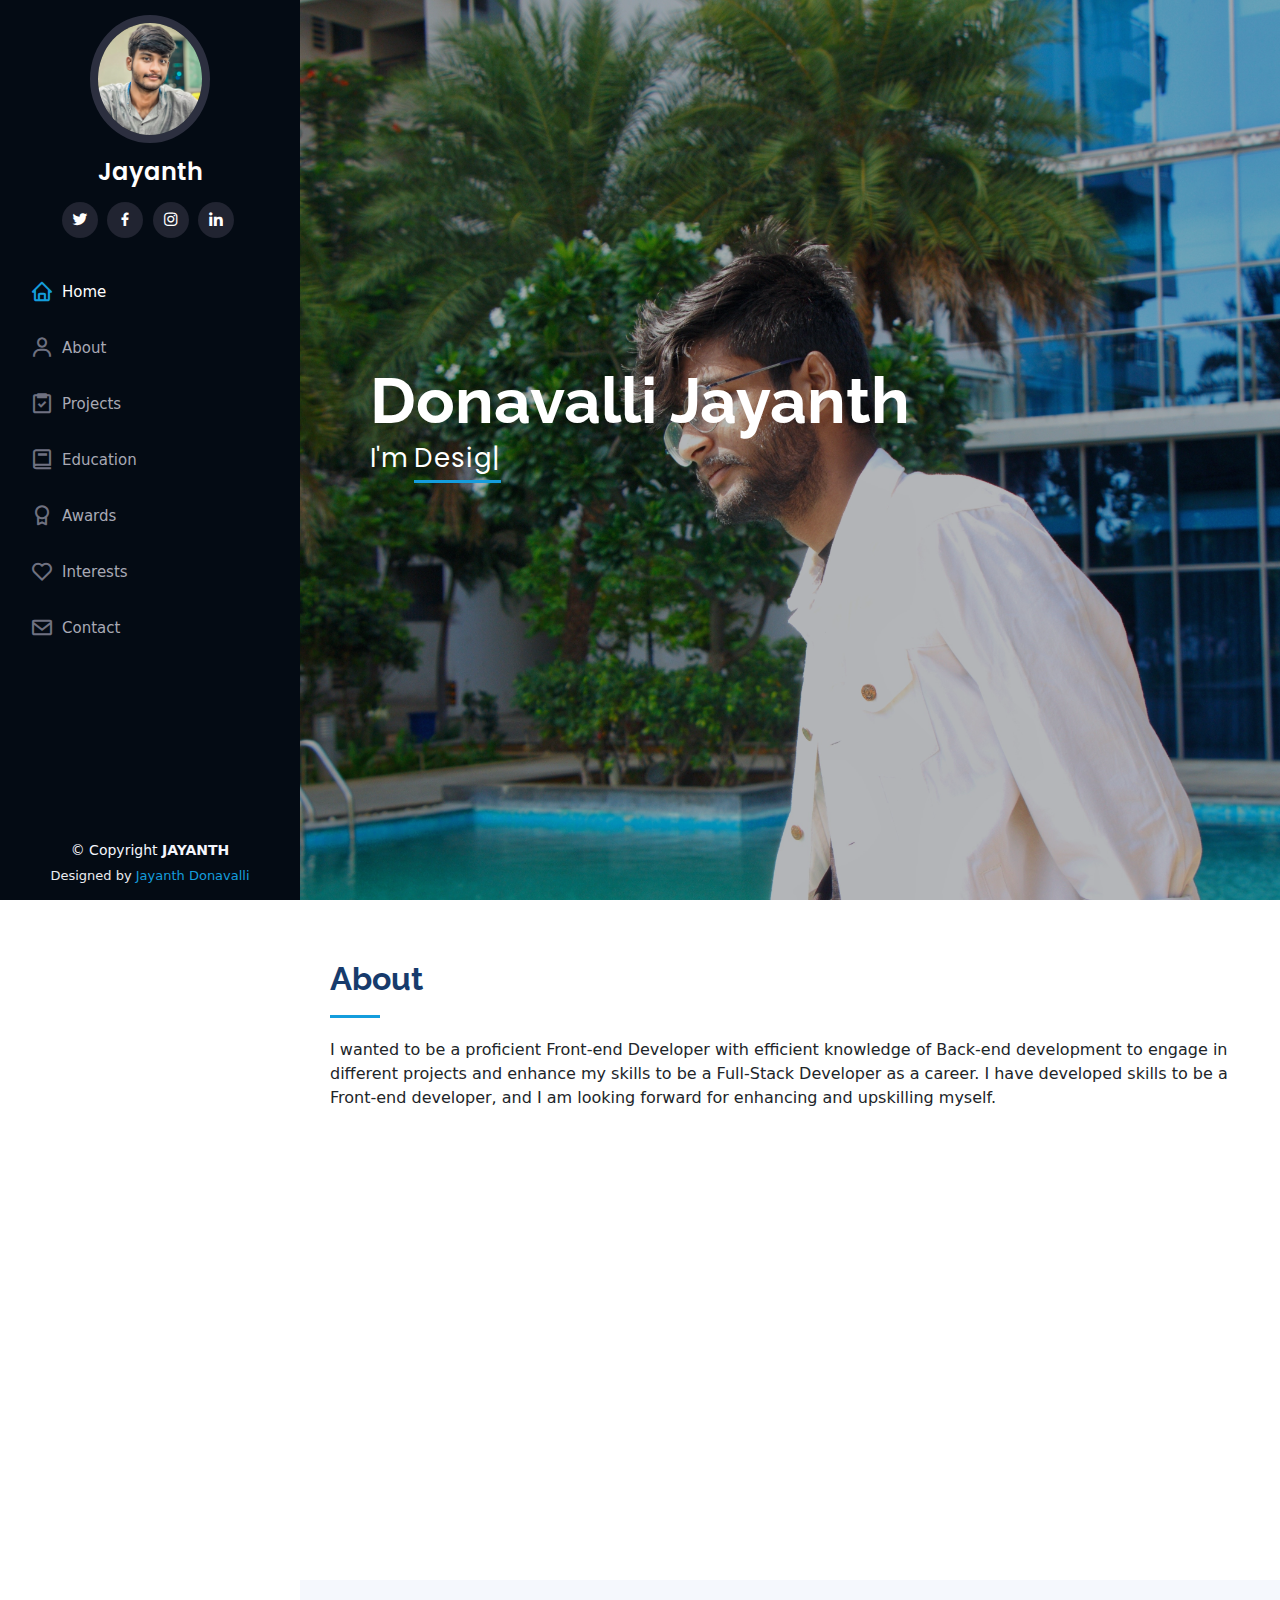
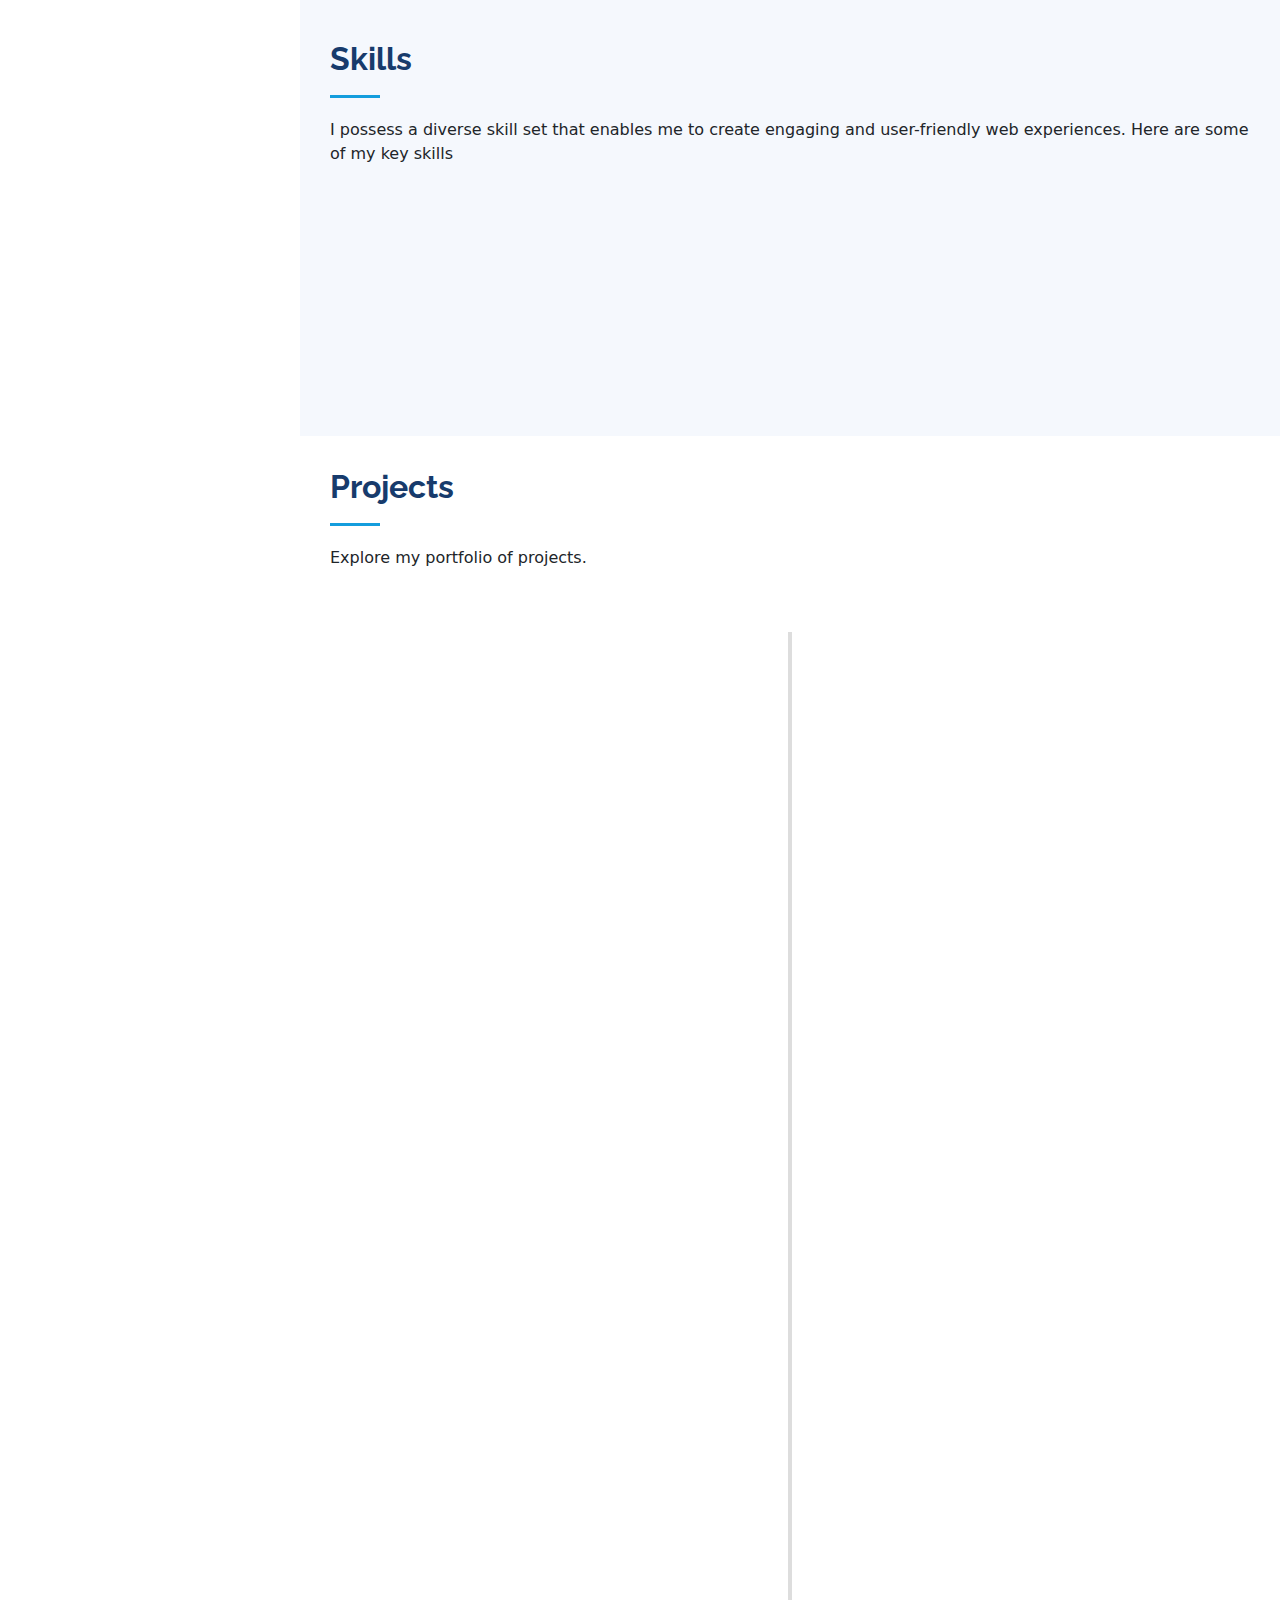
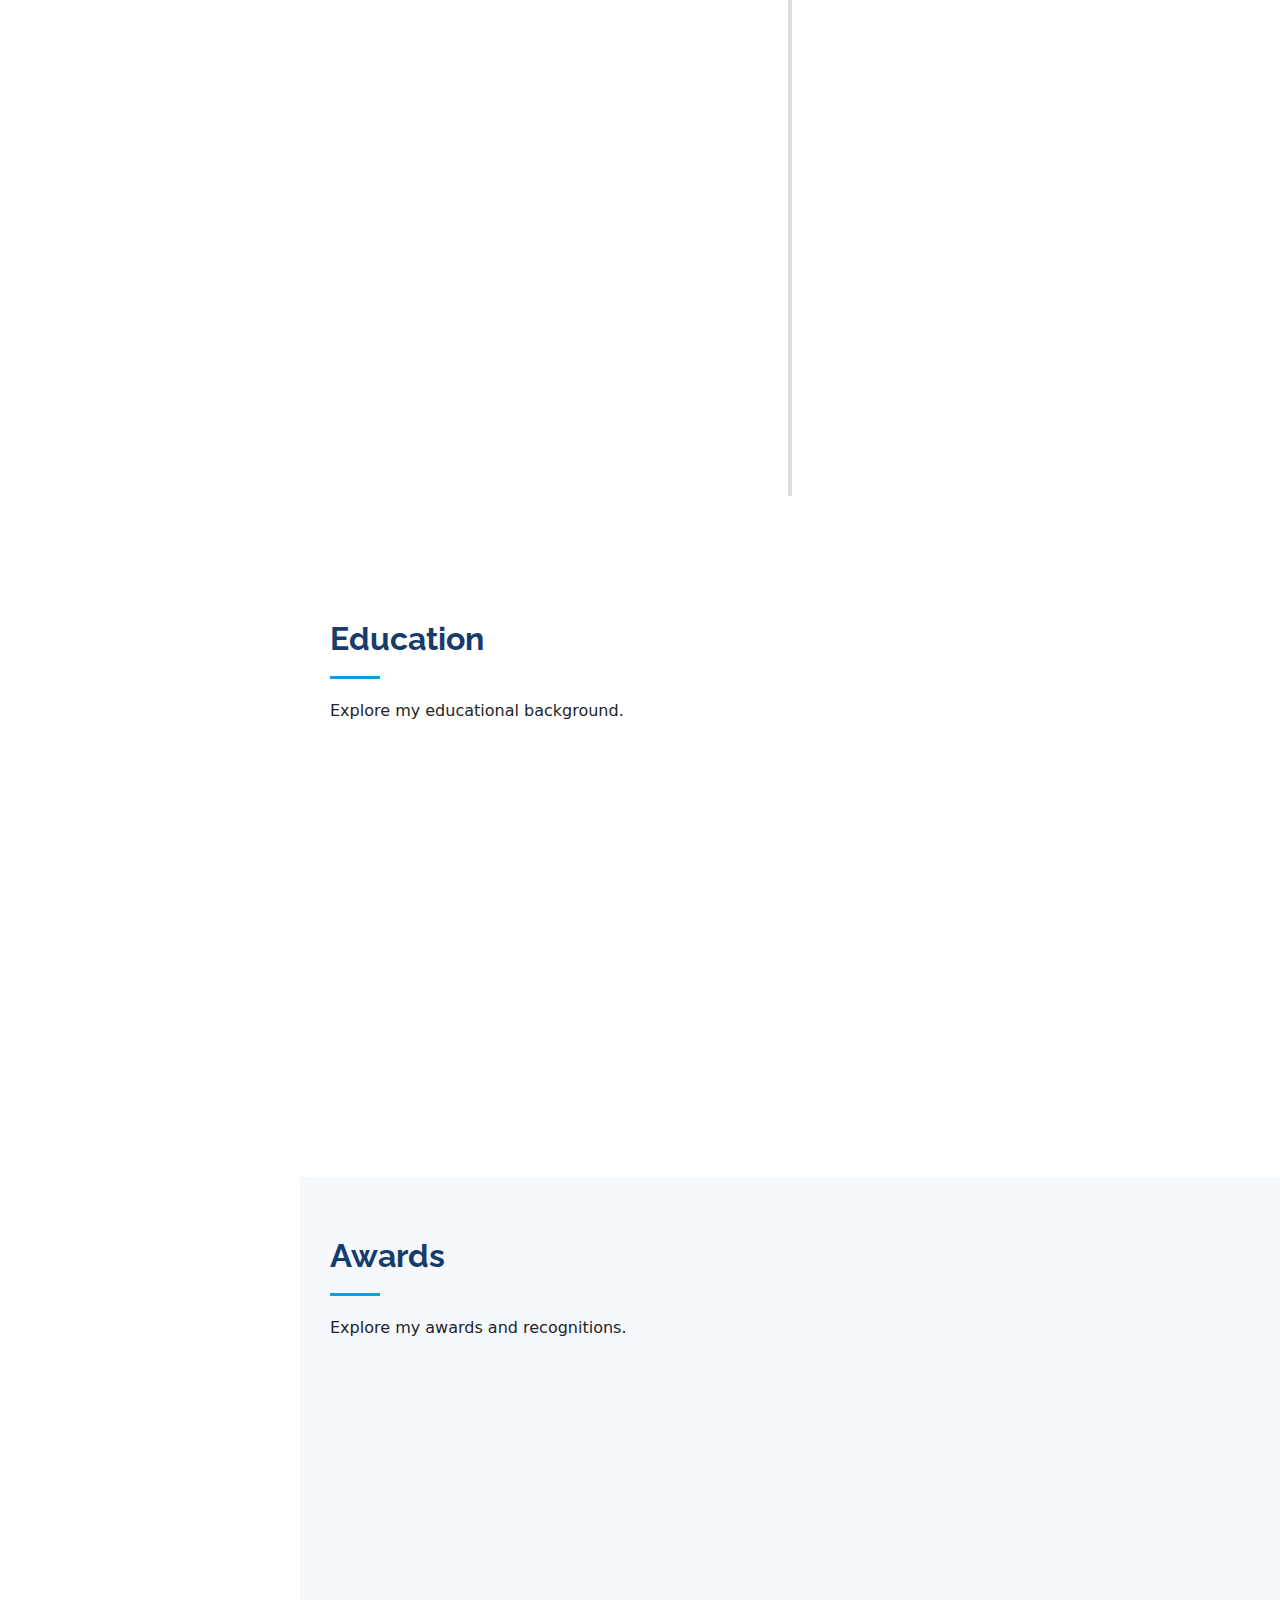
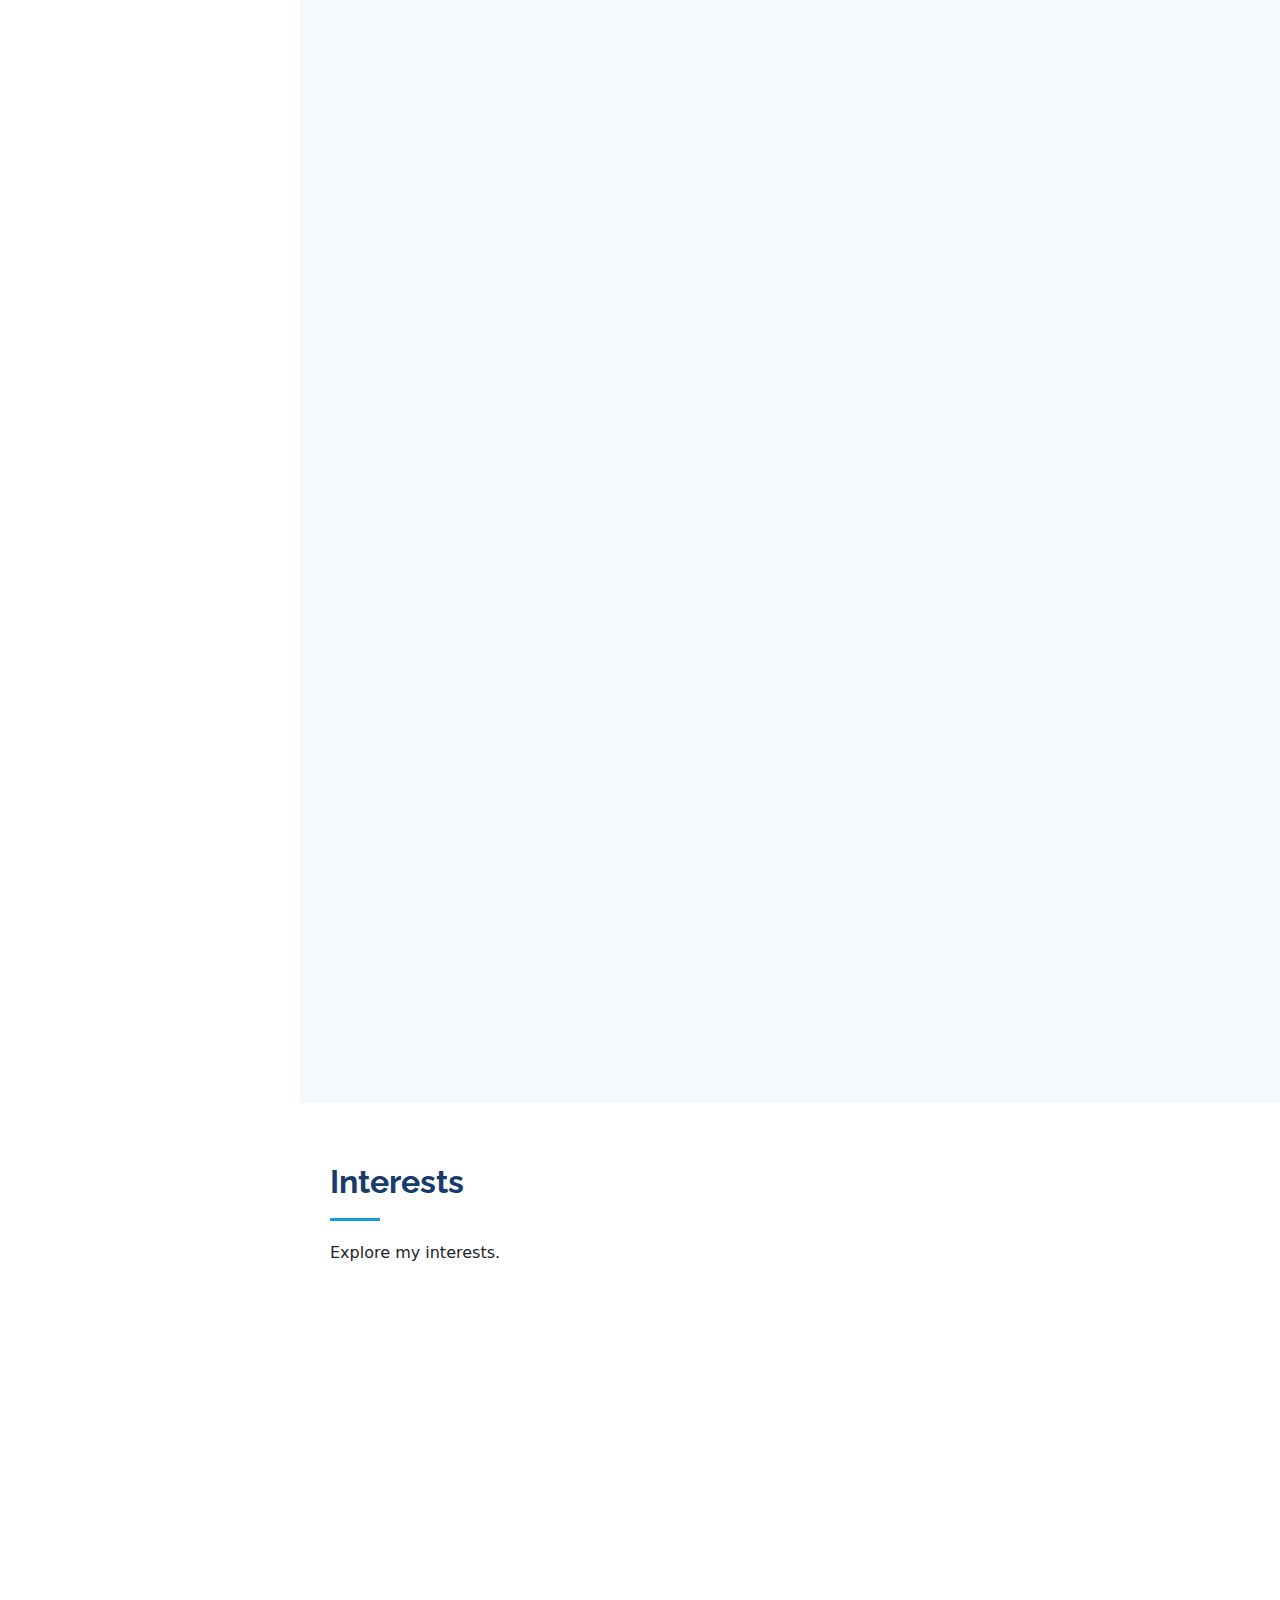
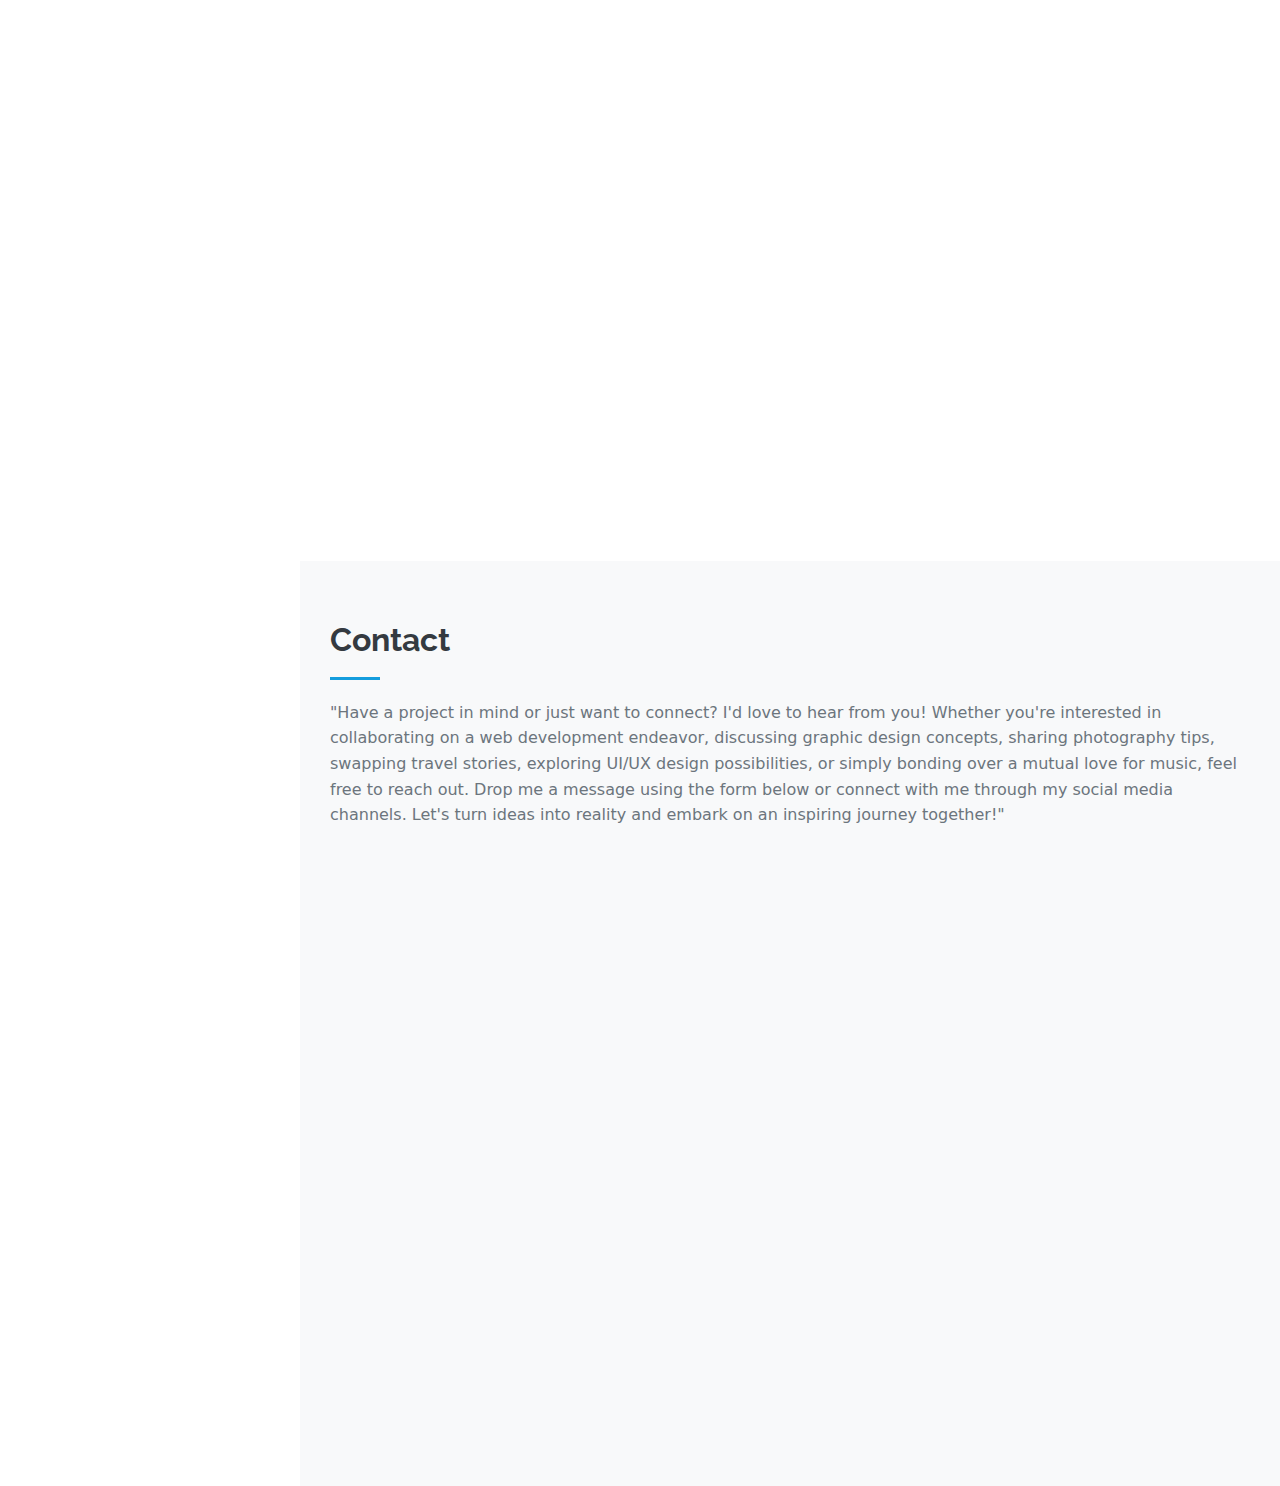
==== index.html @ c9d7bdc3 "change" ====
<!DOCTYPE html>
<html lang="en">

<head>
  <meta charset="utf-8">
  <meta content="width=device-width, initial-scale=1.0" name="viewport">

  <title>JAYANTH PORTFOLIO</title>
  <meta content="" name="description">
  <meta content="" name="keywords">

  <!-- Favicons -->
  <link href="assets/img/jayanth.png" rel="icon">
  <link href="assets/img/favicon.png" rel="jayanth">

  <!-- Google Fonts -->
  <link href="https://fonts.googleapis.com/css?family=Open+Sans:300,300i,400,400i,600,600i,700,700i|Raleway:300,300i,400,400i,500,500i,600,600i,700,700i|Poppins:300,300i,400,400i,500,500i,600,600i,700,700i" rel="stylesheet">
  <link rel="stylesheet" href="https://cdnjs.cloudflare.com/ajax/libs/font-awesome/6.0.0-beta3/css/all.min.css">
  <!-- Vendor CSS Files -->
  <link href="assets/vendor/aos/aos.css" rel="stylesheet">
  <link href="assets/vendor/bootstrap/css/bootstrap.min.css" rel="stylesheet">
  <link href="assets/vendor/bootstrap-icons/bootstrap-icons.css" rel="stylesheet">
  <link href="assets/vendor/boxicons/css/boxicons.min.css" rel="stylesheet">
  <link href="assets/vendor/glightbox/css/glightbox.min.css" rel="stylesheet">
  <link href="assets/vendor/swiper/swiper-bundle.min.css" rel="stylesheet">

  <!-- Template Main CSS File -->
  <link href="assets/css/style.css" rel="stylesheet">
  <script src="https://cdn.emailjs.com/dist/email.min.js"></script>
  <script>
    (function(){
        emailjs.init("WrK1bJr8aSga8yCZg"); 
    })();
  </script>
</head>

<body>

  <!-- ======= Mobile nav toggle button ======= -->
  <i class="bi bi-list mobile-nav-toggle d-xl-none"></i>

  <!-- ======= Header ======= -->
  <header id="header">
    <div class="d-flex flex-column">

      <div class="profile">
        <img src="assets/img/profile-img.jpg" alt="" class="img-fluid rounded-circle">
        <h1 class="text-light"><a href="index.html">Jayanth</a></h1>
        <div class="social-links mt-3 text-center">
          <a href="https://twitter.com/jayanth0124?t=_89WgzqbBLLQTeqbkVQtwg&s=09" class="twitter"><i class="bx bxl-twitter"></i></a>
          <a href="https://www.facebook.com/jayanth0124?mibextid=ZbWKwL" class="facebook"><i class="bx bxl-facebook"></i></a>
          <a href="https://www.instagram.com/jayanth.chowdary__/" class="instagram"><i class="bx bxl-instagram"></i></a>
          <a href="https://www.linkedin.com/in/jayanth-donavalli-b835491b1?utm_source=share&utm_campaign=share_via&utm_content=profile&utm_medium=android_app&original_referer=" class="linkedin"><i class="bx bxl-linkedin"></i></a>
        </div>
      </div>

      <nav id="navbar" class="nav-menu navbar">
        <ul>
          <li><a href="#hero" class="nav-link scrollto active"><i class="bx bx-home"></i> <span>Home</span></a></li>
          <li><a href="#about" class="nav-link scrollto"><i class="bx bx-user"></i> <span>About <Menu></Menu></span></a></li>
          <li><a href="#projects" class="nav-link scrollto"><i class="bx bx-task"></i> <span>Projects</span></a></li>
          <li><a href="#education" class="nav-link scrollto"><i class="bx bx-book"></i> <span>Education</span></a></li>
          <li><a href="#awards" class="nav-link scrollto"><i class="bx bx-award"></i> <span>Awards</span></a></li>
          <li><a href="#interests" class="nav-link scrollto"><i class="bx bx-heart"></i> <span>Interests</span></a></li>
          <li><a href="#contact" class="nav-link scrollto"><i class="bx bx-envelope"></i> <span>Contact</span></a></li>
        </ul>
      </nav><!-- .nav-menu -->
    </div>
  </header><!-- End Header -->

  <!-- ======= Hero Section ======= -->
  <section id="hero" class="d-flex flex-column justify-content-center align-items-center">
    <div class="hero-container" data-aos="fade-in">
      <h1>Donavalli Jayanth</h1>
      <p>I'm <span class="typed" data-typed-items="Designer, Developer, Photographer"></span></p>
    </div>
  </section><!-- End Hero -->

  <main id="main">

    <!-- ======= About Section ======= -->
    <section id="about" class="about">
      <div class="container">

        <div class="section-title">
          <h2>About</h2>
          <p>I wanted to be a proficient Front-end Developer with efficient knowledge of Back-end development to engage in different projects and enhance my skills to be a Full-Stack Developer as a career. I have developed skills to be a Front-end developer, and I am looking forward for enhancing and upskilling myself.</p>
        </div>

        <div class="row">
          <div class="col-lg-4" data-aos="fade-right">
            <img src="assets/img/profile-img.jpg" class="img-fluid" alt="">
          </div>
          <div class="col-lg-8 pt-4 pt-lg-0 content" data-aos="fade-left">
            <h3>Frontend Developer</h3>
            <p class="fst-italic">
              I am passionate about staying up-to-date with the latest technologies and trends in frontend development to continuously improve my skills and deliver high-quality solutions that meet the needs of clients and users
            </p>
            <div class="row">
              <div class="col-lg-6">
                <ul>
                  <li><i class="bi bi-chevron-right"></i> <strong>Website:</strong> <span><a href="https://jayanth0124.github.io/jayanth_portfolio/">jayanth0124</a></span></li>
                  <li><i class="bi bi-chevron-right"></i> <strong>Phone:</strong> <span>+91 7207288496</span></li>
                  <li><i class="bi bi-chevron-right"></i> <strong>City:</strong> <span>Vijayawada, Andhra Pradesh</span></li>
                </ul>
              </div>
              <div class="col-lg-6">
                <ul>
                  <li><i class="bi bi-chevron-right"></i> <strong>Degree:</strong> <span>Bachelor of Engineering</span></li>
                  <li><i class="bi bi-chevron-right"></i> <strong>Email:</strong> <span>jayanthdonavalli0124@gmail.com</span></li>
                  <li><i class="bi bi-chevron-right"></i> <strong>Status:</strong> <span>Student</span></li>
                </ul>
              </div>
            </div>
            <p>
              As a frontend developer, I specialize in building user interfaces and experiences using HTML, CSS, and JavaScript. My primary focus is on creating responsive and visually appealing websites and web applications that engage users and enhance their online experience.
            </p>
          </div>
        </div>

      </div>
    </section><!-- End About Section -->


    <!-- ======= Skills Section ======= -->
    <section id="skills" class="skills section-bg">
      <div class="container">

        <div class="section-title">
          <h2>Skills</h2>
          <p>I possess a diverse skill set that enables me to create engaging and user-friendly web experiences. Here are some of my key skills</p>
        </div>

        <div class="row skills-content">

          <div class="col-lg-6" data-aos="fade-up">

            <div class="progress">
              <span class="skill"><i class="fab fa-html5"></i> HTML <i class="val">70%</i></span>
              <div class="progress-bar-wrap">
                <div class="progress-bar" role="progressbar" aria-valuenow="70" aria-valuemin="0" aria-valuemax="100"></div>
              </div>
            </div>

            <div class="progress">
              <span class="skill"><i class="fab fa-css3-alt"></i> CSS <i class="val">40%</i></span>
              <div class="progress-bar-wrap">
                <div class="progress-bar" role="progressbar" aria-valuenow="40" aria-valuemin="0" aria-valuemax="100"></div>
              </div>
            </div>

            <div class="progress">
              <span class="skill"><i class="fab fa-js-square"></i> JavaScript <i class="val">20%</i></span>
              <div class="progress-bar-wrap">
                <div class="progress-bar" role="progressbar" aria-valuenow="20" aria-valuemin="0" aria-valuemax="100"></div>
              </div>
            </div>

          </div>

          <div class="col-lg-6" data-aos="fade-up" data-aos-delay="100">

            <div class="progress">
              <span class="skill"><i class="fab fa-python"></i> Python <i class="val">30%</i></span>
              <div class="progress-bar-wrap">
                <div class="progress-bar" role="progressbar" aria-valuenow="30" aria-valuemin="0" aria-valuemax="100"></div>
              </div>
            </div>
            

            <div class="progress">
              <span class="skill"><i class="fab fa-figma"></i> Figma <i class="val">50%</i></span>
              <div class="progress-bar-wrap">
                <div class="progress-bar" role="progressbar" aria-valuenow="50" aria-valuemin="0" aria-valuemax="100"></div>
              </div>
            </div>

            <div class="progress">
              <span class="skill"><i class="fab fa-java"></i> Java <i class="val">20%</i></span>
              <div class="progress-bar-wrap">
                <div class="progress-bar" role="progressbar" aria-valuenow="20" aria-valuemin="0" aria-valuemax="100"></div>
              </div>
            </div>

          </div>

        </div>

      </div>
    </section><!-- End Skills Section -->

    <!-- ======= Projects Section ======= -->
    <section id="projects" class="projects">
      <div class="container">

        <div class="section-title">
          <h2>Projects</h2>
          <p>Explore my portfolio of projects.</p>
        </div>

        <style>
          .projects {
            position: relative;
            padding: 2em 0;
          }
          .timeline {
            position: relative;
            margin: 2em 0;
            padding: 1em 0;
            list-style: none;
          }
          .timeline::before {
            content: '';
            position: absolute;
            left: 50%;
            top: 0;
            bottom: 0;
            width: 4px;
            background: #ddd;
            transform: translateX(-50%);
          }
          .timeline-item {
            position: relative;
            margin: 2em 0;
          }
          .timeline-item::before {
            content: '';
            position: absolute;
            width: 100%;
            height: 100%;
            top: 0;
          }
          .timeline-content {
            position: relative;
            width: 45%;
            padding: 1em;
            background: #fff;
            border: 1px solid #ddd;
            box-shadow: 0 2px 4px rgba(0, 0, 0, 0.1);
          }
          .timeline-content.left {
            left: 0;
          }
          .timeline-content.right {
            left: 55%;
          }
          .timeline-content h3 {
            margin-top: 0;
          }
          .timeline-content .subheading {
            margin-bottom: 1em;
          }
          .timeline-item:nth-child(odd) .timeline-content {
            left: 0;
            text-align: left;
          }
          .timeline-item:nth-child(even) .timeline-content {
            left: 55%;
            text-align: left;
          }
          .text-primary {
            color: #007bff;
          }
        </style>

        <div class="timeline">
          <div class="timeline-item" data-aos="fade-up">
            <div class="timeline-content left">
              <h3 class="mb-0">Enhancing Greenery Sustainable Analysis by Data Analysis and Data Visualization.</h3>
              <div class="subheading mb-3">Saveetha University core Project <span class="text-primary">2024-2025</span></div>
              <p>The study assesses their capabilities in determining and enhancing the sustainability of greenery. The dataset comprises diverse environmental variables such as soil quality, water accessibility, and vegetation health, collected from various greenery sites.</p>
            </div>
          </div>
          
          <div class="timeline-item" data-aos="fade-up" data-aos-delay="100">
            <div class="timeline-content right">
              <h3 class="mb-0">SAVEETHA ARMS CLONE</h3>
              <div class="subheading mb-3">Saveetha University Portal <span class="text-primary">November 2022</span></div>
              <p>Cloning Saveetha Arms provided me with invaluable hands-on experience in full-stack development. This project also honed my problem-solving skills as I encountered and resolved challenges related to scalability, optimization, and compatibility across different browsers and devices.</p>
            </div>
          </div>
          
          <div class="timeline-item" data-aos="fade-up" data-aos-delay="200">
            <div class="timeline-content left">
              <h3 class="mb-0">AI Based Gas Level Detection And Automated LPG Cylinder Booking</h3>
              <div class="subheading mb-3">AI with IoT <span class="text-primary">March 2023</span></div>
              <p>Implemented an AI-powered system for LPG gas level detection and automated cylinder booking. This ensures efficient gas management and eliminates the risk of running out of fuel.</p>
            </div>
          </div>
          
          <div class="timeline-item" data-aos="fade-up" data-aos-delay="300">
            <div class="timeline-content right">
              <h3 class="mb-0">ONLINE ECOMMERCE STORE</h3>
              <div class="subheading mb-3">For Cosmetics <span class="text-primary">March 2024</span></div>
              <p>My involvement in developing an ecommerce store deepened my expertise in web development. I gained practical experience in optimizing site performance, and ensuring a smooth user experience through iterative testing.</p>
            </div>
          </div>
        </div>

      </div>
    </section><!-- End Projects Section -->



    <!-- ======= Education Section ======= -->
    <section id="education" class="education">
      <div class="container">

        <div class="section-title">
          <h2>Education</h2>
          <p>Explore my educational background.</p>
        </div>

        <div class="row">
          <div class="col-md-12 icon-box" data-aos="fade-up">
            <div class="icon"><i class="bi bi-book"></i></div>
            <div class="resume-item d-flex flex-column flex-md-row">
              <div class="resume-content mr-auto">
                <h3 class="mb-0">Bachelor of Engineering</h3>
                <div>SIMATS Engineering College</div>
                <div class="subheading mb-3">CGPA: 8.8</div>
              </div>
              <div class="resume-date text-md-right">
                <span class="text-primary">2021 - 2025</span>
              </div>
            </div>
          </div>
          
          <div class="col-md-12 icon-box" data-aos="fade-up">
            <div class="icon"><i class="bi bi-book"></i></div>
            <div class="resume-item d-flex flex-column flex-md-row">
              <div class="resume-content mr-auto">
                <h3 class="mb-0">Intermediate</h3>
                <div>Narayana Junior College</div>
                <div class="subheading mb-3">GPA: 92%</div>
              </div>
              <div class="resume-date text-md-right">
                <span class="text-primary">2019 - 2021</span>
              </div>
            </div>
          </div>
          
          <div class="col-md-12 icon-box" data-aos="fade-up">
            <div class="icon"><i class="bi bi-book"></i></div>
            <div class="resume-item d-flex flex-column flex-md-row">
              <div class="resume-content mr-auto">
                <h3 class="mb-0">10th Class</h3>
                <div>Sri Chaitanya School</div>
                <div class="subheading mb-3">GPA: 9.8 Points</div>
              </div>
              <div class="resume-date text-md-right">
                <span class="text-primary">2018 - 2019</span>
              </div>
            </div>
          </div>
        </div>

      </div>
    </section><!-- End Education Section -->



    <!-- ======= Awards Section ======= -->
    <section id="awards" class="awards section-bg">
      <div class="container">

        <div class="section-title">
          <h2>Awards</h2>
          <p>Explore my awards and recognitions.</p>
        </div>

        <div class="row">

          <div class="col-lg-4 col-md-6 mb-4">
            <div class="award-item p-4" style="border: 1px solid #ddd; box-shadow: 0 2px 4px rgba(0, 0, 0, 0.1); background-color: #fff;" data-aos="fade-up">
              <h3 class="mb-0">International Conference certification</h3>
              <div class="subheading mb-3">From SNN College <span class="text-primary"> March 2024</span></div>
              <p>The conference provided an opportunity to collaborate with experts, present research findings, and contribute to advancements. This certification highlights dedication to academic and professional development, as well as a commitment to staying abreast of global trends and innovations."</p>
            </div>
          </div><!-- End award item -->

          <div class="col-lg-4 col-md-6 mb-4">
            <div class="award-item p-4" style="border: 1px solid #ddd; box-shadow: 0 2px 4px rgba(0, 0, 0, 0.1); background-color: #fff;" data-aos="fade-up" data-aos-delay="100">
              <h3 class="mb-0">Emerging Technologies for Education and Research</h3>
              <div class="subheading mb-3">Honor Certificate <span class="text-primary"> January 2023</span></div>
              <p>I received an Honor Certificate for my contributions to the field of Emerging Technologies for Education and Research. This recognition highlights my engagement with cutting-edge advancements that are transforming educational practices and research methodologies</p>
            </div>
          </div><!-- End award item -->

          <div class="col-lg-4 col-md-6 mb-4">
            <div class="award-item p-4" style="border: 1px solid #ddd; box-shadow: 0 2px 4px rgba(0, 0, 0, 0.1); background-color: #fff;" data-aos="fade-up" data-aos-delay="200">
              <h3 class="mb-0">Professional Development</h3>
              <div class="subheading mb-3">Cyber Sight Online <span class="text-primary"> July 2022</span></div>
              <p>I received an Certificate for my commitment to Professional Development, recognizing my dedication to continuous learning and growth in my field. This distinction highlights my proactive approach to enhancing my skills, knowledge, and competencies to stay current with industry trends and best practices. </p>
            </div>
          </div><!-- End award item -->

          <div class="col-lg-4 col-md-6 mb-4">
            <div class="award-item p-4" style="border: 1px solid #ddd; box-shadow: 0 2px 4px rgba(0, 0, 0, 0.1); background-color: #fff;" data-aos="fade-up" data-aos-delay="300">
              <h3 class="mb-0">Garuda Aerospace internship certificate</h3>
              <div class="subheading mb-3">National project organised by Prime Minister <span class="text-primary"> Febuary 2024</span></div>
              <p>This certificate acknowledges the successful completion of an internship with Garuda Aerospace, a leading drone technology company, as part of a national project organized under the Prime Minister's leadership. The internship provided hands-on experience in drone technology, including design, development, and deployment for various applications, contributing to national advancements in agriculture, disaster management, and surveillance.</p>
            </div>
          </div><!-- End award item -->

          <div class="col-lg-4 col-md-6 mb-4">
            <div class="award-item p-4" style="border: 1px solid #ddd; box-shadow: 0 2px 4px rgba(0, 0, 0, 0.1); background-color: #fff;" data-aos="fade-up" data-aos-delay="400">
              <h3 class="mb-0">Smart Manufacturing </h3>
              <div class="subheading mb-3">Webinar <span class="text-primary"> May 2022</span></div>
              <p>This certificate recognizes participation in a Smart Manufacturing webinar, an event focused on leveraging cutting-edge technologies to enhance manufacturing processes. Attendees gained insights into innovative strategies for optimizing production efficiency, reducing costs, and improving product quality through the integration of smart technologies such as IoT, AI, and automation.</p>
            </div>
          </div><!-- End award item -->

          <div class="col-lg-4 col-md-6 mb-4">
            <div class="award-item p-4" style="border: 1px solid #ddd; box-shadow: 0 2px 4px rgba(0, 0, 0, 0.1); background-color: #fff;" data-aos="fade-up" data-aos-delay="500">
              <h3 class="mb-0">Photography Pro</h3>
              <div class="subheading mb-3">Enginners Day Symposium <span class="text-primary"> March 2023</span></div>
              <p>This certificate honors participation in the Photography Pro session at the Engineers Day Symposium, an event dedicated to celebrating engineering excellence and innovation. Participants delved into the art and science of photography, exploring techniques to capture compelling images and harnessing the power of visual storytelling. Through this session, attendees gained valuable insights into the creative and technical aspects of photography, enriching their understanding and appreciation of this dynamic field.</p>
            </div>
          </div><!-- End award item -->

        </div>

      </div>
    </section><!-- End Awards Section -->

  <!-- ======= Interests Section ======= -->
    <section id="interests" class="interests">
      <div class="container">

        <div class="section-title">
          <h2>Interests</h2>
          <p>Explore my interests.</p>
        </div>

        <div class="row">
          <div class="col-lg-4 col-md-6 icon-box" data-aos="fade-up">
            <div class="icon"><i class="bi bi-laptop"></i></div>
            <h4 class="title"><a href="#">Web Development</a></h4>
            <p class="description">As a web development enthusiast, I'm passionate about crafting engaging and user-friendly digital experiences. From front-end design to back-end functionality, I enjoy diving into the intricacies of coding languages and frameworks to bring ideas to life on the web.
            </p>
          </div>
          <div class="col-lg-4 col-md-6 icon-box" data-aos="fade-up" data-aos-delay="100">
            <div class="icon"><i class="bi bi-pencil"></i></div>
            <h4 class="title"><a href="#">Graphic Design</a></h4>
            <p class="description">Graphic design is my creative playground where I blend visual aesthetics with strategic thinking. I love exploring the interplay of colors, typography, and imagery to communicate messages effectively and leave a lasting impression.</p>
          </div>
          <div class="col-lg-4 col-md-6 icon-box" data-aos="fade-up" data-aos-delay="200">
            <div class="icon"><i class="bi bi-camera"></i></div>
            <h4 class="title"><a href="#">Photography</a></h4>
            <p class="description">Photography is my lens to capture the beauty and diversity of the world around us. Whether it's exploring new landscapes or finding the extraordinary in the ordinary, I'm constantly seeking to freeze moments in time and evoke emotions through my lens.</p>
          </div>
          <div class="col-lg-4 col-md-6 icon-box" data-aos="fade-up" data-aos-delay="300">
            <div class="icon"><i class="bi bi-globe"></i></div>
            <h4 class="title"><a href="#">Travel</a></h4>
            <p class="description">Traveling isn't just a hobby; it's a way of life for me. Exploring new cultures, cuisines, and landscapes ignites my sense of adventure and broadens my perspective. Each journey is an opportunity to embrace diversity, create unforgettable memories, and foster personal growth.</p>
          </div>
          <div class="col-lg-4 col-md-6 icon-box" data-aos="fade-up" data-aos-delay="400">
            <div class="icon"><i class="bi bi-brightness-high"></i></div>
            <h4 class="title"><a href="#">UI/UX Design</a></h4>
            <p class="description">UI/UX design is where functionality meets aesthetics, and I thrive in finding the perfect balance between the two. From wireframing to prototyping, I enjoy crafting seamless and intuitive user experiences that resonate with audiences and elevate digital products to the next level.</p>
          </div>
          <div class="col-lg-4 col-md-6 icon-box" data-aos="fade-up" data-aos-delay="500">
            <div class="icon"><i class="bi bi-headset"></i></div>
            <h4 class="title"><a href="#">Music</a></h4>
            <p class="description">Explore the world of music, from classical to contemporary genres. Discover new artists, albums, and songs. Learn about music theory, composition, and performance techniques</p>
          </div>
          <div class="col-lg-4 col-md-6 icon-box" data-aos="fade-up" data-aos-delay="500">
            <div class="icon"><i class="bi bi-shield-check"></i></div>
            <h4 class="title"><a href="#">Ethical Hacking</a></h4>
            <p class="description">Learn about ethical hacking, cybersecurity, and penetration testing to protect digital assets and enhance security measures. Explore tools, techniques, and methodologies for identifying and mitigating security vulnerabilities.</p>
          </div>
          
        </div>

      </div>
    </section><!-- End Interests Section -->

    <!-- ======= Contact Section ======= -->
    <section id="contact" class="contact">
      <div class="container">

        <div class="section-title">
          <h2>Contact</h2>
          <p>"Have a project in mind or just want to connect? I'd love to hear from you! Whether you're interested in collaborating on a web development endeavor, discussing graphic design concepts, sharing photography tips, swapping travel stories, exploring UI/UX design possibilities, or simply bonding over a mutual love for music, feel free to reach out. Drop me a message using the form below or connect with me through my social media channels. Let's turn ideas into reality and embark on an inspiring journey together!"</p>
        </div>

        <div class="row" data-aos="fade-in">

          <div class="col-lg-5 d-flex align-items-stretch">
            <div class="info">
              <div class="address">
                <i class="bi bi-geo-alt"></i>
                <h4>Location:</h4>
                <p>Vijayawada, Andhra Pradesh, 521105</p>
              </div>

              <div class="email">
                <i class="bi bi-envelope"></i>
                <h4>Email:</h4>
                <p>jayanthdonavalli0124@gmail.com</p>
              </div>

              <div class="phone">
                <i class="bi bi-phone"></i>
                <h4>Call:</h4>
                <p>+91 7207288496</p>

                <!-- Line -->
                <hr style="border: 2px solid black; width: 80%; margin: 10px auto;">

                <!-- Social Media Icons -->
                <div class="social-icons mt-3 d-flex justify-content-center">
                  <a href="https://www.facebook.com/jayanth0124?mibextid=ZbWKwL" class="facebook"><i class="bi bi-facebook"></i></a>
                  <a href="https://twitter.com/jayanth0124?t=_89WgzqbBLLQTeqbkVQtwg&s=09" class="twitter"><i class="bi bi-twitter"></i></a>
                  <a href="https://www.instagram.com/jayanth.chowdary__/" class="instagram"><i class="bi bi-instagram"></i></a>
                  <a href="jayanthdonavalli0124@gmail.com" class="email"><i class="bi bi-envelope"></i></a>
                  <a href="https://github.com/jayanth0124" class="github"><i class="bi bi-github"></i></a>
                  <!-- Add more social media icons as needed -->
                </div>
              </div>
            </div>
          </div>

          <div class="col-lg-7 mt-5 mt-lg-0 d-flex align-items-stretch">
            <form id="contact-form" class="php-email-form" method="post" role="form" action="javascript:void(0);">
              <div class="row">
                <div class="form-group col-md-6">
                  <label for="name">Your Name</label>
                  <input type="text" name="name" class="form-control" id="name" required>
                </div>
                <div class="form-group col-md-6">
                  <label for="name">Your Email</label>
                  <input type="email" class="form-control" name="email" id="email" required>
                </div>
              </div>
              <div class="form-group">
                <label for="name">Subject</label>
                <input type="text" class="form-control" name="subject" id="subject" required>
              </div>
              <div class="form-group">
                <label for="name">Message</label>
                <textarea class="form-control" name="message" rows="10" required></textarea>
              </div>
              <div class="my-3">
                <div class="error-message"></div>
                <div class="sent-message">Your message has been sent. Thank you!</div>
              </div>
              <div class="text-center"><button type="submit">Submit</button></div>
            </form>
          </div>

        </div>

      </div>
    </section><!-- End Contact Section -->
    <style>
      /* Add your custom CSS styles here */
    .contact {
      background-color: #f8f9fa;
      padding: 60px 0;
    }

    .contact .section-title h2 {
      font-size: 32px;
      font-weight: bold;
      color: #343a40;
      margin-bottom: 20px;
    }

    .contact .section-title p {
      font-size: 16px;
      color: #6c757d;
      line-height: 1.6;
    }

    .contact .info {
      background-color: #fff;
      padding: 30px;
      border-radius: 10px;
      box-shadow: 0 0 30px rgba(0, 0, 0, 0.1);
    }

    .contact .info h4 {
      font-size: 20px;
      font-weight: bold;
      color: #343a40;
      margin-bottom: 15px;
    }

    .contact .info p {
      font-size: 16px;
      color: #6c757d;
    }

    .contact .info hr {
      margin: 15px 0;
      border: 0;
      border-top: 1px solid #dee2e6;
    }

    .contact .social-icons a {
      font-size: 24px;
      color: #6c757d;
      margin: 0 10px;
    }

    .contact .social-icons a:hover {
      color: #007bff;
    }

    .contact form {
      background-color: #fff;
      padding: 30px;
      border-radius: 10px;
      box-shadow: 0 0 30px rgba(0, 0, 0, 0.1);
    }

    .contact form label {
      font-weight: bold;
      color: #343a40;
    }

    .contact form input[type="text"],
    .contact form input[type="email"],
    .contact form textarea {
      width: 100%;
      padding: 10px;
      margin-bottom: 20px;
      border: 1px solid #ced4da;
      border-radius: 5px;
    }

    .contact form textarea {
      height: 150px;
    }

    .contact form button {
      width: 100%;
      padding: 15px;
      border: none;
      border-radius: 5px;
      background-color: #007bff;
      color: #fff;
      font-size: 16px;
      cursor: pointer;
      transition: background-color 0.3s ease;
    }

    .contact form button:hover {
      background-color: #0056b3;
    }

    .contact form .my-3 {
      position: relative;
    }

    .contact form .loading,
    .contact form .error-message,
    .contact form .sent-message {
      display: none;
      position: absolute;
      top: 0;
      left: 0;
      width: 100%;
      padding: 10px;
      font-size: 14px;
      border-radius: 5px;
    }

    .contact form .loading {
      background-color: rgba(255, 255, 255, 0.8);
      color: #343a40;
    }

    .contact form .error-message {
      background-color: #dc3545;
      color: #fff;
    }

    .contact form .sent-message {
      background-color: #28a745;
      color: #fff;
    }

    </style>

    <!-- JavaScript to handle form submission -->
    <script type="text/javascript">
      document.getElementById('contact-form').addEventListener('submit', function(event) {
        event.preventDefault();

        // These IDs from the previous steps
        const serviceID = 'service_pnvzq9b'; // Replace 'your_service_id' with your actual EmailJS service ID
        const templateID = 'template_jpfi5x4'; // Replace 'your_template_id' with your actual EmailJS template ID

        // Send the form data using EmailJS
        emailjs.sendForm(serviceID, templateID, this)
          .then(function(response) {
            console.log('SUCCESS!', response.status, response.text);
            alert('Your message has been sent successfully!');
            document.getElementById('contact-form').reset(); // Reset form after successful submission
          }, function(error) {
            console.error('FAILED...', error);
            alert('Failed to send your message. Please try again.');
          });
      });
    </script>


    
    <style>
      .social-icons a {
        margin: 0 10px; /* Adjust the margin as needed */
      }
    </style>
  </main><!-- End #main -->


  <!-- ======= Footer ======= -->
  <footer id="footer">
    <div class="container">
      <div class="copyright">
        &copy; Copyright <strong><span>JAYANTH</span></strong>
      </div>
      <div class="credits">
        Designed by <a href="https://github.com/Jayanth0124">Jayanth Donavalli</a>
      </div>
    </div>
  </footer><!-- End  Footer -->

  <a href="#" class="back-to-top d-flex align-items-center justify-content-center"><i class="bi bi-arrow-up-short"></i></a>

  <!-- Vendor JS Files -->
  <script src="assets/vendor/purecounter/purecounter_vanilla.js"></script>
  <script src="assets/vendor/aos/aos.js"></script>
  <script src="assets/vendor/bootstrap/js/bootstrap.bundle.min.js"></script>
  <script src="assets/vendor/glightbox/js/glightbox.min.js"></script>
  <script src="assets/vendor/isotope-layout/isotope.pkgd.min.js"></script>
  <script src="assets/vendor/swiper/swiper-bundle.min.js"></script>
  <script src="assets/vendor/typed.js/typed.umd.js"></script>
  <script src="assets/vendor/waypoints/noframework.waypoints.js"></script>
  <script src="assets/vendor/php-email-form/validate.js"></script>

  <!-- Template Main JS File -->
  <script src="assets/js/main.js"></script>

</body>

</html>
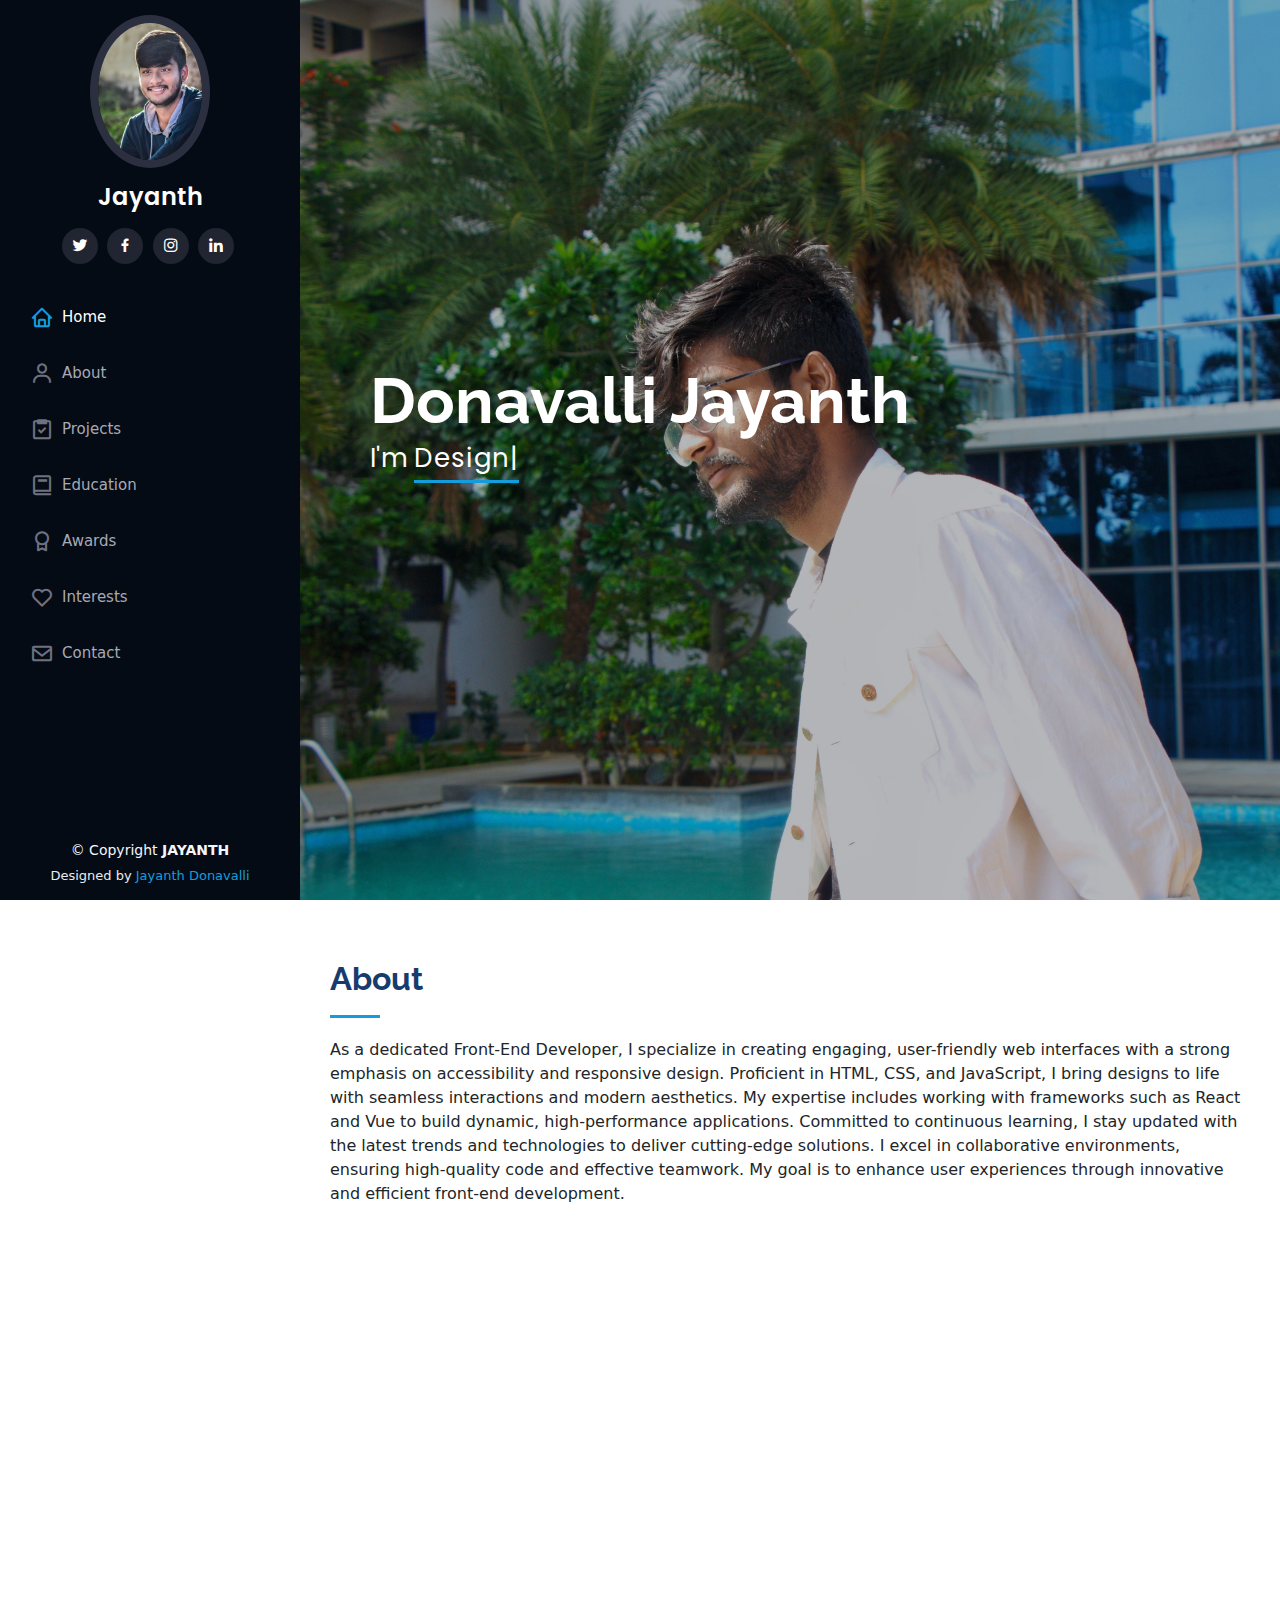
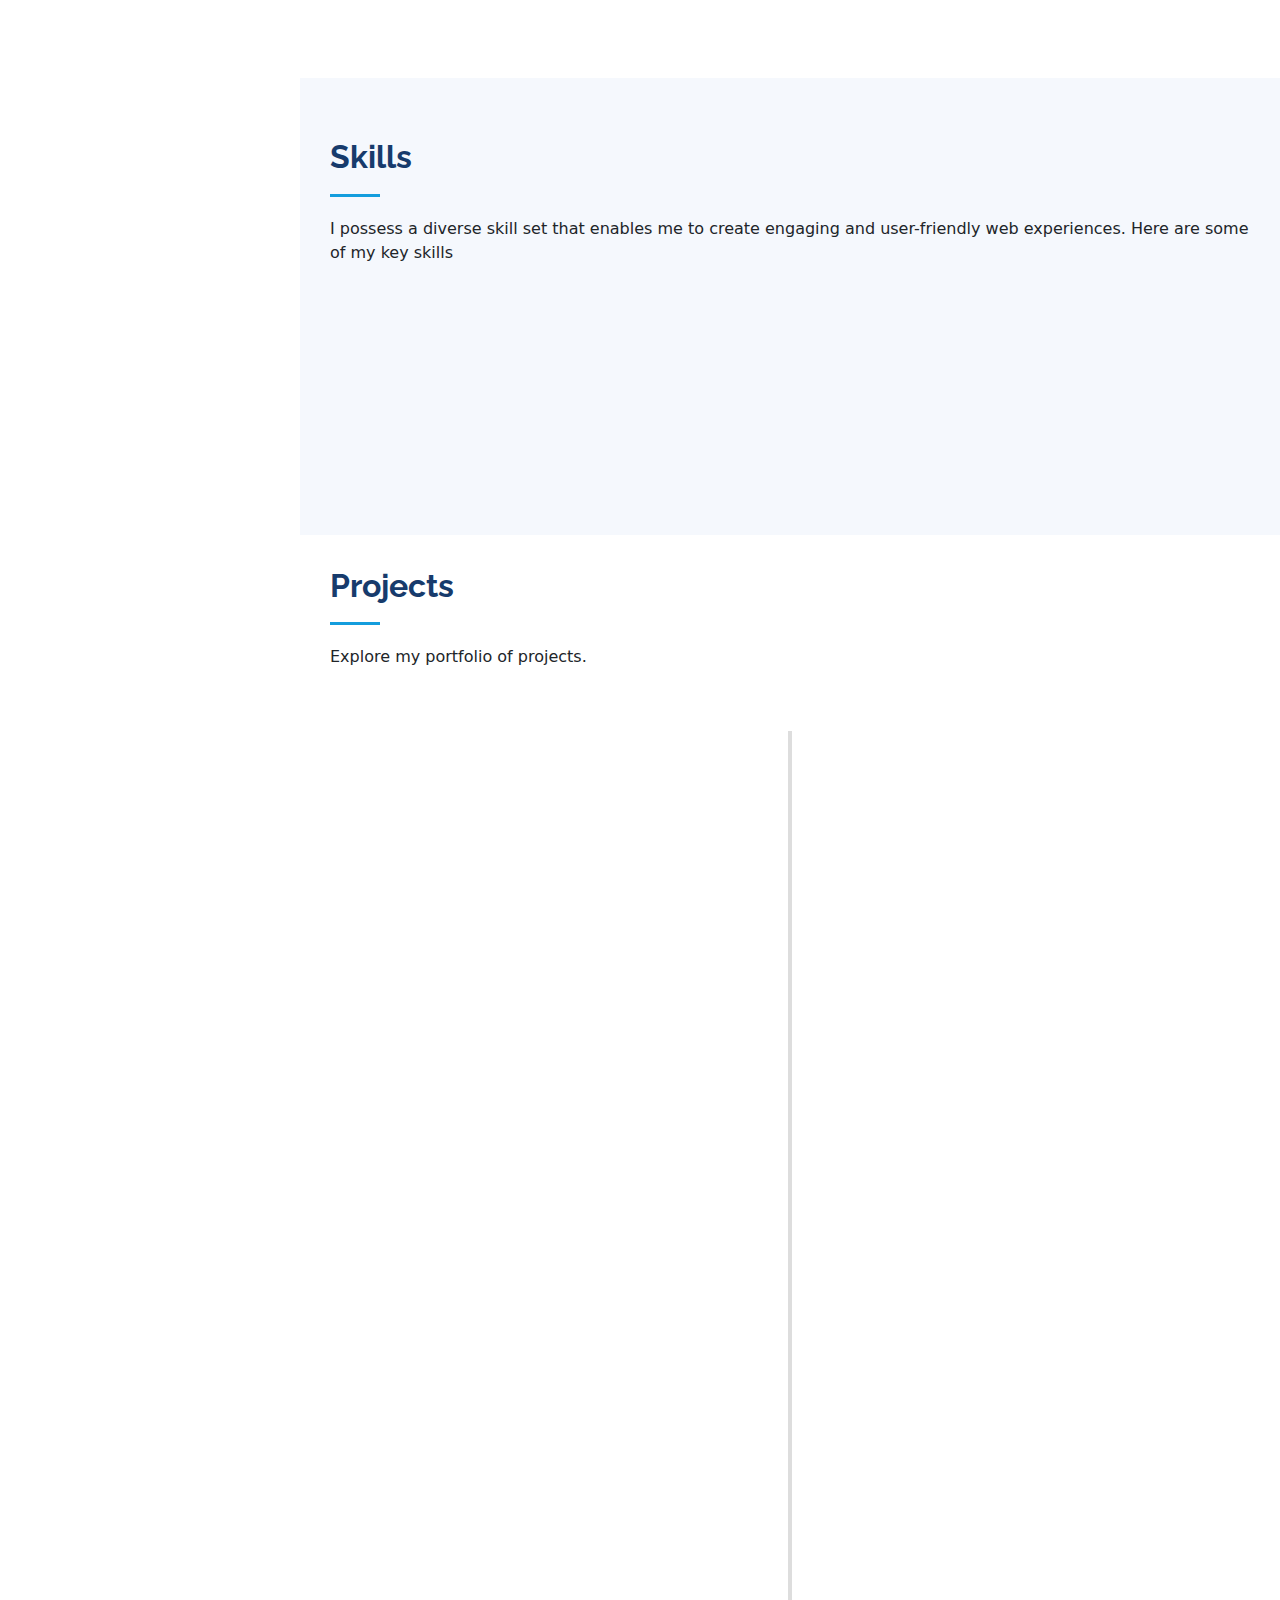
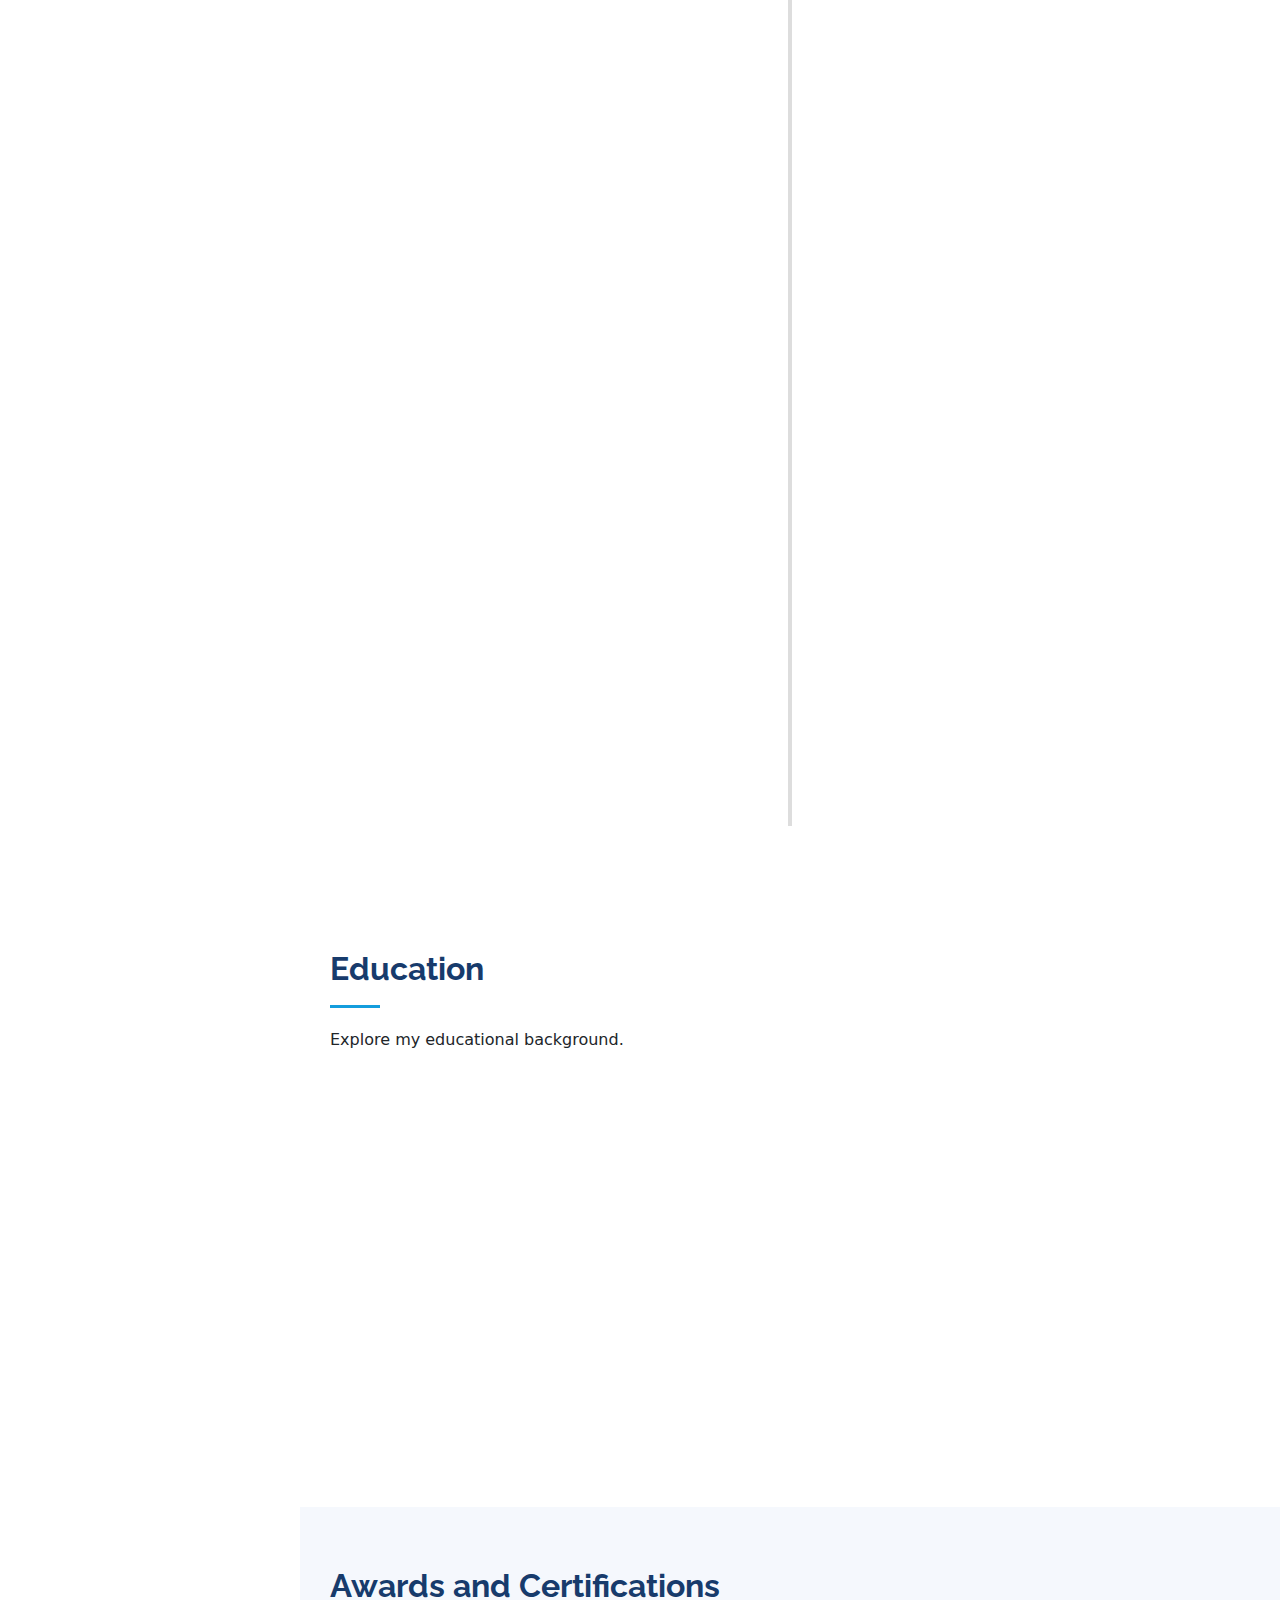
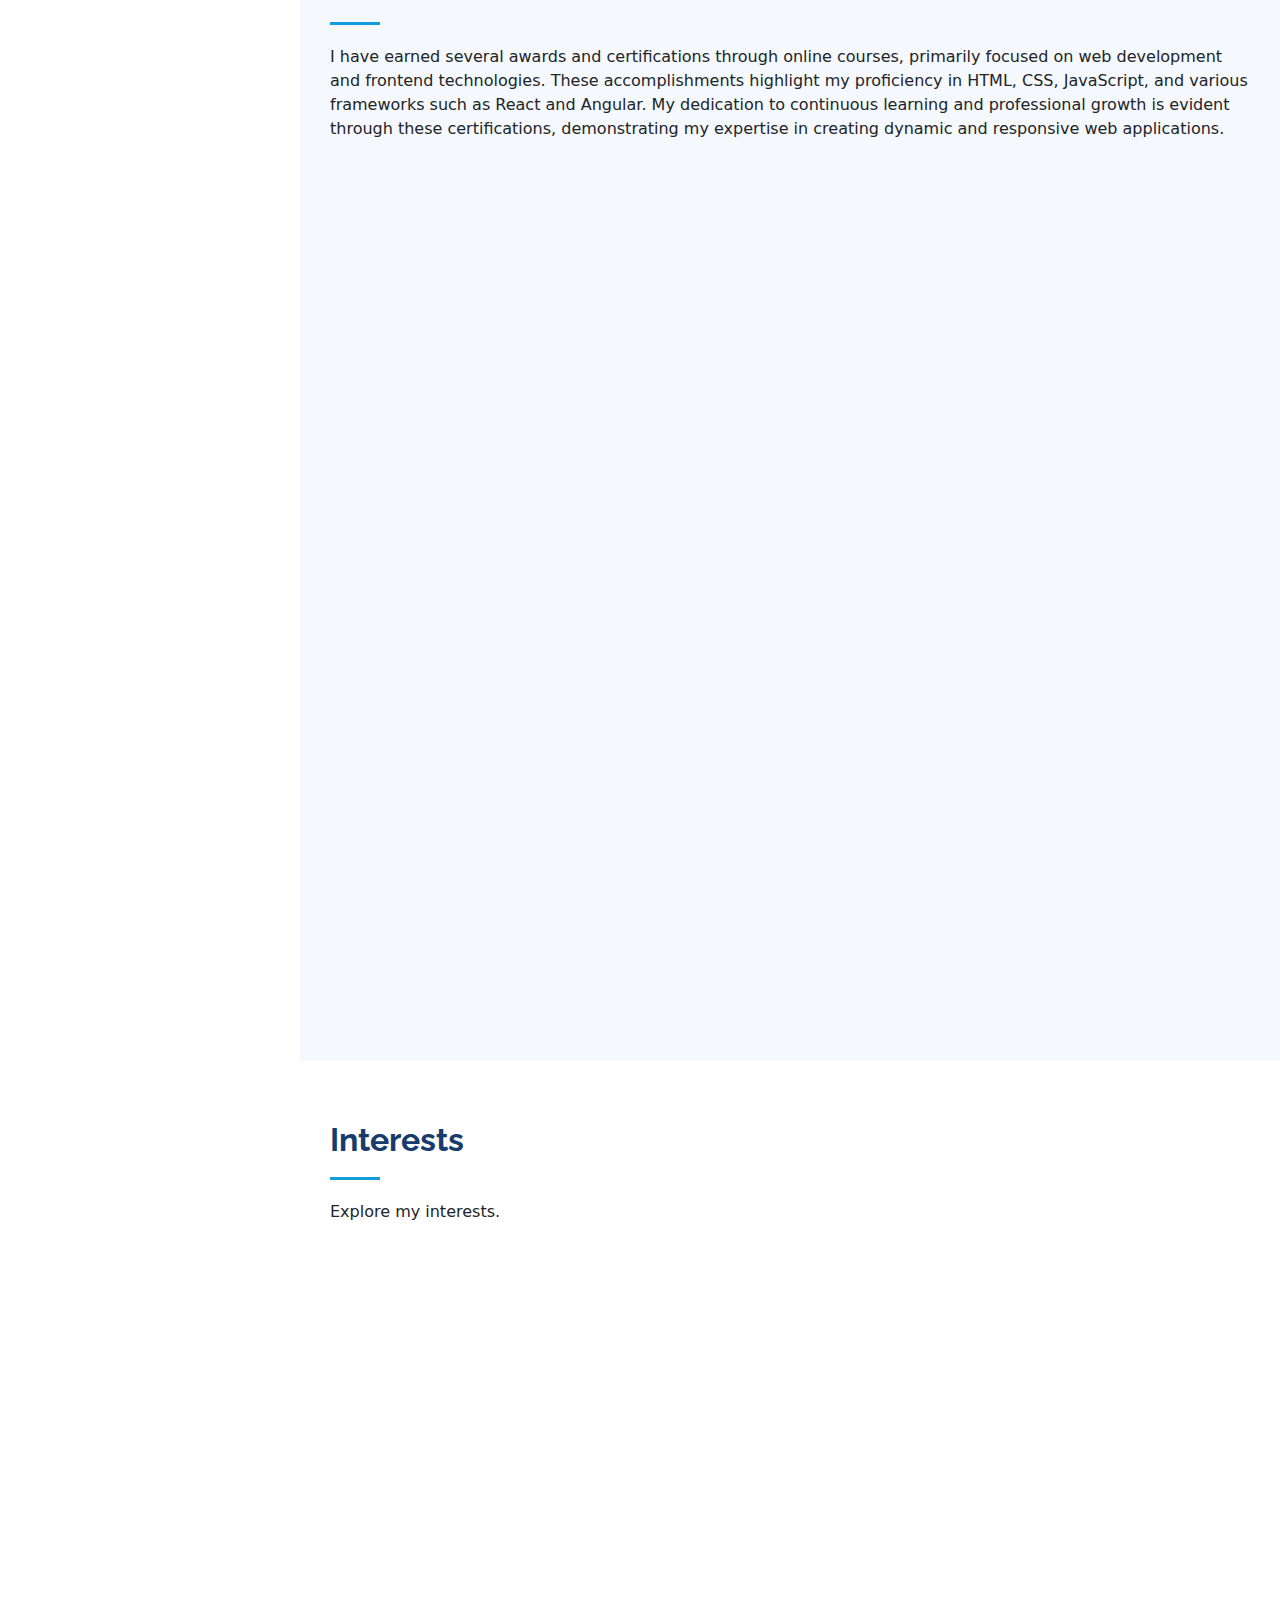
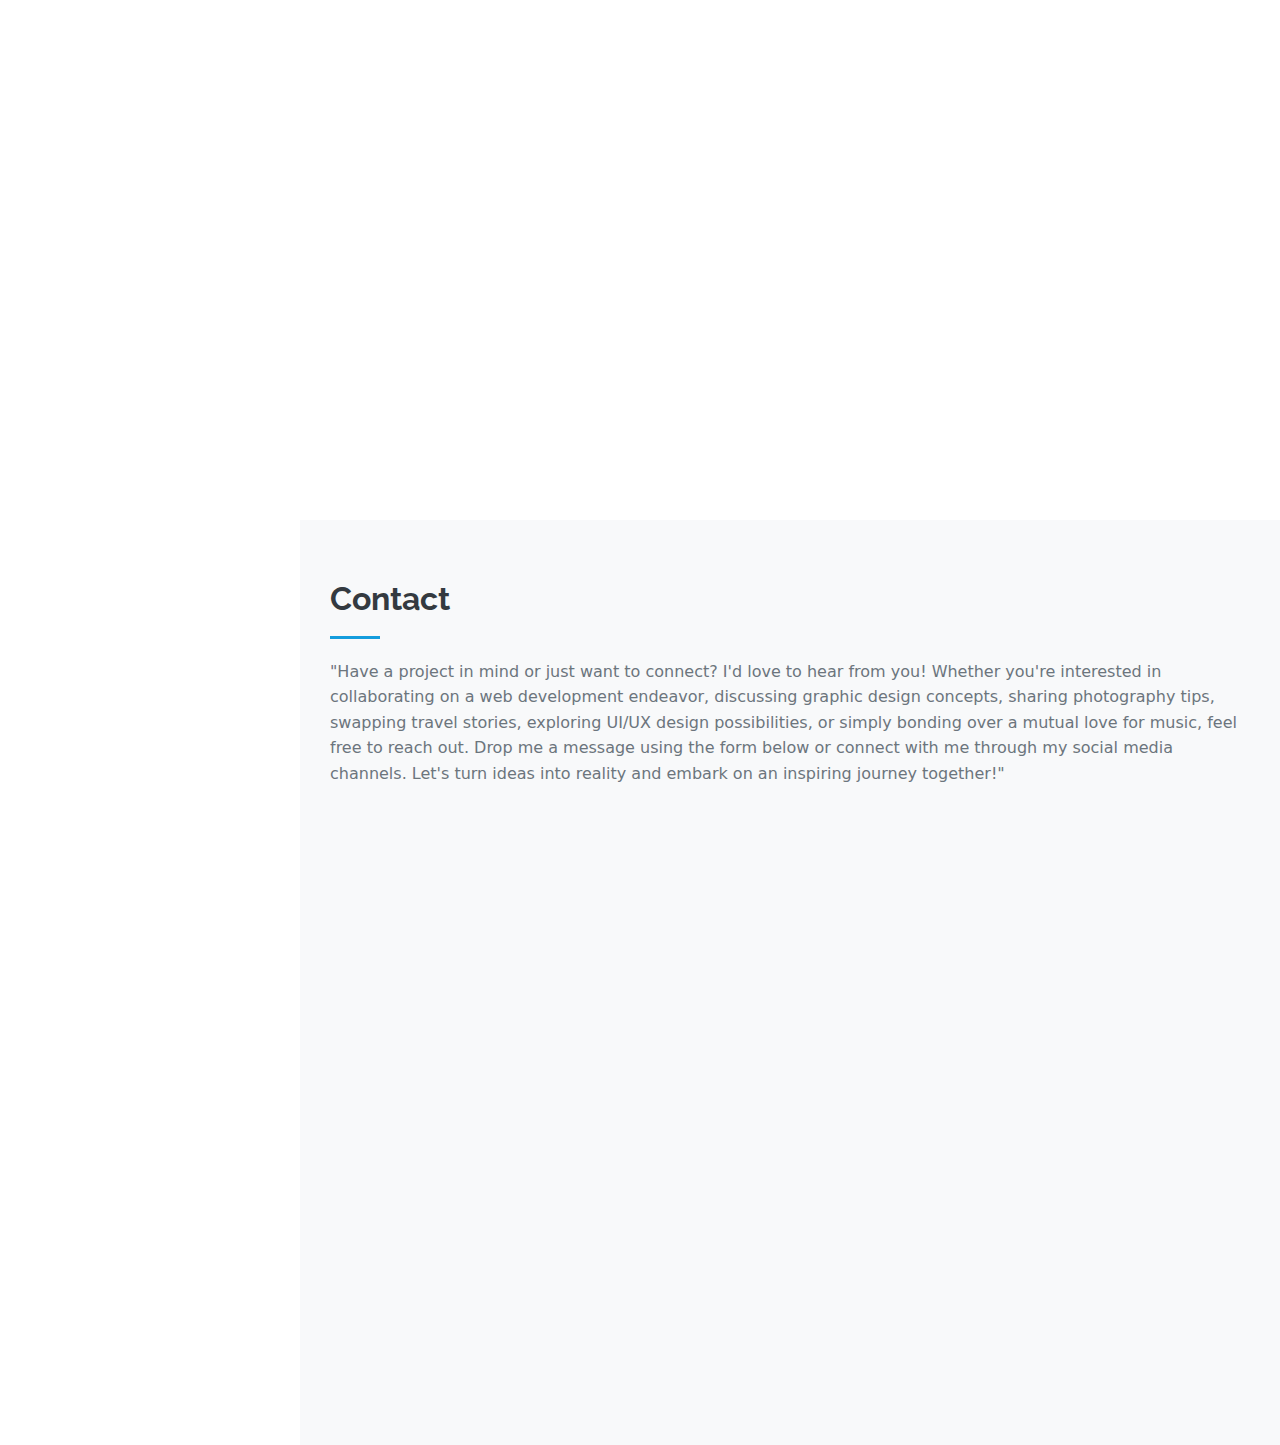
==== commit 1d470ecc: "new change" ====
--- a/index.html
+++ b/index.html
@@ -5,13 +5,13 @@
   <meta charset="utf-8">
   <meta content="width=device-width, initial-scale=1.0" name="viewport">
 
-  <title>JAYANTH PORTFOLIO</title>
+  <title>Jayanth Portfolio</title>
   <meta content="" name="description">
   <meta content="" name="keywords">
 
   <!-- Favicons -->
   <link href="assets/img/jayanth.png" rel="icon">
-  <link href="assets/img/favicon.png" rel="jayanth">
+  <link href="assets/img/jayanth.png" rel="jayanth">
 
   <!-- Google Fonts -->
   <link href="https://fonts.googleapis.com/css?family=Open+Sans:300,300i,400,400i,600,600i,700,700i|Raleway:300,300i,400,400i,500,500i,600,600i,700,700i|Poppins:300,300i,400,400i,500,500i,600,600i,700,700i" rel="stylesheet">
@@ -44,7 +44,7 @@
     <div class="d-flex flex-column">
 
       <div class="profile">
-        <img src="assets/img/profile-img.jpg" alt="" class="img-fluid rounded-circle">
+        <img src="assets/img/dp.jpg" alt="" class="img-fluid rounded-circle">
         <h1 class="text-light"><a href="index.html">Jayanth</a></h1>
         <div class="social-links mt-3 text-center">
           <a href="https://twitter.com/jayanth0124?t=_89WgzqbBLLQTeqbkVQtwg&s=09" class="twitter"><i class="bx bxl-twitter"></i></a>
@@ -84,12 +84,12 @@
 
         <div class="section-title">
           <h2>About</h2>
-          <p>I wanted to be a proficient Front-end Developer with efficient knowledge of Back-end development to engage in different projects and enhance my skills to be a Full-Stack Developer as a career. I have developed skills to be a Front-end developer, and I am looking forward for enhancing and upskilling myself.</p>
+          <p>As a dedicated Front-End Developer, I specialize in creating engaging, user-friendly web interfaces with a strong emphasis on accessibility and responsive design. Proficient in HTML, CSS, and JavaScript, I bring designs to life with seamless interactions and modern aesthetics. My expertise includes working with frameworks such as React and Vue to build dynamic, high-performance applications. Committed to continuous learning, I stay updated with the latest trends and technologies to deliver cutting-edge solutions. I excel in collaborative environments, ensuring high-quality code and effective teamwork. My goal is to enhance user experiences through innovative and efficient front-end development.</p>
         </div>
 
         <div class="row">
           <div class="col-lg-4" data-aos="fade-right">
-            <img src="assets/img/profile-img.jpg" class="img-fluid" alt="">
+            <img src="assets/img/dp.jpg" class="img-fluid" alt="">
           </div>
           <div class="col-lg-8 pt-4 pt-lg-0 content" data-aos="fade-left">
             <h3>Frontend Developer</h3>
@@ -99,7 +99,7 @@
             <div class="row">
               <div class="col-lg-6">
                 <ul>
-                  <li><i class="bi bi-chevron-right"></i> <strong>Website:</strong> <span><a href="https://jayanth0124.github.io/jayanth_portfolio/">jayanth0124</a></span></li>
+                  <li><i class="bi bi-chevron-right"></i> <strong>Website:</strong> <span><a href="https://jayanth.xyz">Jayanth</a></span></li>
                   <li><i class="bi bi-chevron-right"></i> <strong>Phone:</strong> <span>+91 7207288496</span></li>
                   <li><i class="bi bi-chevron-right"></i> <strong>City:</strong> <span>Vijayawada, Andhra Pradesh</span></li>
                 </ul>
@@ -277,24 +277,45 @@
               <h3 class="mb-0">SAVEETHA ARMS CLONE</h3>
               <div class="subheading mb-3">Saveetha University Portal <span class="text-primary">November 2022</span></div>
               <p>Cloning Saveetha Arms provided me with invaluable hands-on experience in full-stack development. This project also honed my problem-solving skills as I encountered and resolved challenges related to scalability, optimization, and compatibility across different browsers and devices.</p>
+              <ul>
+                <li><strong>Website</strong>: <a href="https://arms.sse.saveetha.com/">SIMATS</a></li>
+              </ul>
             </div>
           </div>
           
           <div class="timeline-item" data-aos="fade-up" data-aos-delay="200">
             <div class="timeline-content left">
-              <h3 class="mb-0">AI Based Gas Level Detection And Automated LPG Cylinder Booking</h3>
-              <div class="subheading mb-3">AI with IoT <span class="text-primary">March 2023</span></div>
-              <p>Implemented an AI-powered system for LPG gas level detection and automated cylinder booking. This ensures efficient gas management and eliminates the risk of running out of fuel.</p>
-            </div>
-          </div>
+                <h3 class="mb-0">AI Based Gas Level Detection And Automated LPG Cylinder Booking</h3>
+                <div class="subheading mb-3">AI with IoT <span class="text-primary">March 2023</span></div>
+                <p>Implemented an AI-powered system for LPG gas level detection and automated cylinder booking. This ensures efficient gas management and eliminates the risk of running out of fuel.</p>
+                <button type="button" class="button" onclick="window.location.href='assets/ai.pdf'">
+                    <span class="button__text">Get PDF</span>
+                    <span class="button__icon">
+                        <svg class="svg" data-name="Layer 2" id="bdd05811-e15d-428c-bb53-8661459f9307" viewBox="0 0 35 35" xmlns="http://www.w3.org/2000/svg">
+                            <path d="M17.5,22.131a1.249,1.249,0,0,1-1.25-1.25V2.187a1.25,1.25,0,0,1,2.5,0V20.881A1.25,1.25,0,0,1,17.5,22.131Z"></path>
+                            <path d="M17.5,22.693a3.189,3.189,0,0,1-2.262-.936L8.487,15.006a1.249,1.249,0,0,1,1.767-1.767l6.751,6.751a.7.7,0,0,0,.99,0l6.751-6.751a1.25,1.25,0,0,1,1.768,1.767l-6.752,6.751A3.191,3.191,0,0,1,17.5,22.693Z"></path>
+                            <path d="M31.436,34.063H3.564A3.318,3.318,0,0,1,.25,30.749V22.011a1.25,1.25,0,0,1,2.5,0v8.738a.815.815,0,0,0,.814.814H31.436a.815.815,0,0,0,.814-.814V22.011a1.25,1.25,0,1,1,2.5,0v8.738A3.318,3.318,0,0,1,31.436,34.063Z"></path>
+                        </svg>
+                    </span>
+                </button>
+            </div>
+        </div>
+        
+        
+          
+          
           
           <div class="timeline-item" data-aos="fade-up" data-aos-delay="300">
             <div class="timeline-content right">
-              <h3 class="mb-0">ONLINE ECOMMERCE STORE</h3>
-              <div class="subheading mb-3">For Cosmetics <span class="text-primary">March 2024</span></div>
-              <p>My involvement in developing an ecommerce store deepened my expertise in web development. I gained practical experience in optimizing site performance, and ensuring a smooth user experience through iterative testing.</p>
-            </div>
-          </div>
+              <h3 class="mb-0">WEBSITE TRANSLATION</h3>
+              <div class="subheading mb-3">For Foreign Clients<span class="text-primary">  May 2024</span></div>
+              <p>I worked on the Sreeson.ca website, where I translated the content from English to Arabic. I used JSON to manage and store the translations and modified JavaScript to ensure the content displayed correctly in both languages. Additionally, I updated the navigation links to ensure they redirected to the correct sections within the website, providing a smooth user experience. This project improved accessibility for Arabic-speaking users and enhanced the overall functionality of the site.</p>
+              <ul>
+                <li><strong>Website</strong>: <a href="https://www.sreeson.ca/">Sreeson.ca</a></li>
+              </ul>
+            </div>
+          </div>
+          
         </div>
 
       </div>
@@ -361,63 +382,118 @@
 
 
     <!-- ======= Awards Section ======= -->
-    <section id="awards" class="awards section-bg">
+    <section id="awards" class="portfolio section-bg">
       <div class="container">
 
         <div class="section-title">
-          <h2>Awards</h2>
-          <p>Explore my awards and recognitions.</p>
-        </div>
-
-        <div class="row">
-
-          <div class="col-lg-4 col-md-6 mb-4">
-            <div class="award-item p-4" style="border: 1px solid #ddd; box-shadow: 0 2px 4px rgba(0, 0, 0, 0.1); background-color: #fff;" data-aos="fade-up">
-              <h3 class="mb-0">International Conference certification</h3>
-              <div class="subheading mb-3">From SNN College <span class="text-primary"> March 2024</span></div>
-              <p>The conference provided an opportunity to collaborate with experts, present research findings, and contribute to advancements. This certification highlights dedication to academic and professional development, as well as a commitment to staying abreast of global trends and innovations."</p>
-            </div>
-          </div><!-- End award item -->
-
-          <div class="col-lg-4 col-md-6 mb-4">
-            <div class="award-item p-4" style="border: 1px solid #ddd; box-shadow: 0 2px 4px rgba(0, 0, 0, 0.1); background-color: #fff;" data-aos="fade-up" data-aos-delay="100">
-              <h3 class="mb-0">Emerging Technologies for Education and Research</h3>
-              <div class="subheading mb-3">Honor Certificate <span class="text-primary"> January 2023</span></div>
-              <p>I received an Honor Certificate for my contributions to the field of Emerging Technologies for Education and Research. This recognition highlights my engagement with cutting-edge advancements that are transforming educational practices and research methodologies</p>
-            </div>
-          </div><!-- End award item -->
-
-          <div class="col-lg-4 col-md-6 mb-4">
-            <div class="award-item p-4" style="border: 1px solid #ddd; box-shadow: 0 2px 4px rgba(0, 0, 0, 0.1); background-color: #fff;" data-aos="fade-up" data-aos-delay="200">
-              <h3 class="mb-0">Professional Development</h3>
-              <div class="subheading mb-3">Cyber Sight Online <span class="text-primary"> July 2022</span></div>
-              <p>I received an Certificate for my commitment to Professional Development, recognizing my dedication to continuous learning and growth in my field. This distinction highlights my proactive approach to enhancing my skills, knowledge, and competencies to stay current with industry trends and best practices. </p>
-            </div>
-          </div><!-- End award item -->
-
-          <div class="col-lg-4 col-md-6 mb-4">
-            <div class="award-item p-4" style="border: 1px solid #ddd; box-shadow: 0 2px 4px rgba(0, 0, 0, 0.1); background-color: #fff;" data-aos="fade-up" data-aos-delay="300">
-              <h3 class="mb-0">Garuda Aerospace internship certificate</h3>
-              <div class="subheading mb-3">National project organised by Prime Minister <span class="text-primary"> Febuary 2024</span></div>
-              <p>This certificate acknowledges the successful completion of an internship with Garuda Aerospace, a leading drone technology company, as part of a national project organized under the Prime Minister's leadership. The internship provided hands-on experience in drone technology, including design, development, and deployment for various applications, contributing to national advancements in agriculture, disaster management, and surveillance.</p>
-            </div>
-          </div><!-- End award item -->
-
-          <div class="col-lg-4 col-md-6 mb-4">
-            <div class="award-item p-4" style="border: 1px solid #ddd; box-shadow: 0 2px 4px rgba(0, 0, 0, 0.1); background-color: #fff;" data-aos="fade-up" data-aos-delay="400">
-              <h3 class="mb-0">Smart Manufacturing </h3>
-              <div class="subheading mb-3">Webinar <span class="text-primary"> May 2022</span></div>
-              <p>This certificate recognizes participation in a Smart Manufacturing webinar, an event focused on leveraging cutting-edge technologies to enhance manufacturing processes. Attendees gained insights into innovative strategies for optimizing production efficiency, reducing costs, and improving product quality through the integration of smart technologies such as IoT, AI, and automation.</p>
-            </div>
-          </div><!-- End award item -->
-
-          <div class="col-lg-4 col-md-6 mb-4">
-            <div class="award-item p-4" style="border: 1px solid #ddd; box-shadow: 0 2px 4px rgba(0, 0, 0, 0.1); background-color: #fff;" data-aos="fade-up" data-aos-delay="500">
-              <h3 class="mb-0">Photography Pro</h3>
-              <div class="subheading mb-3">Enginners Day Symposium <span class="text-primary"> March 2023</span></div>
-              <p>This certificate honors participation in the Photography Pro session at the Engineers Day Symposium, an event dedicated to celebrating engineering excellence and innovation. Participants delved into the art and science of photography, exploring techniques to capture compelling images and harnessing the power of visual storytelling. Through this session, attendees gained valuable insights into the creative and technical aspects of photography, enriching their understanding and appreciation of this dynamic field.</p>
-            </div>
-          </div><!-- End award item -->
+          <h2>Awards and Certifications</h2>
+          <p>I have earned several awards and certifications through online courses, primarily focused on web development and frontend technologies. These accomplishments highlight my proficiency in HTML, CSS, JavaScript, and various frameworks such as React and Angular. My dedication to continuous learning and professional growth is evident through these certifications, demonstrating my expertise in creating dynamic and responsive web applications.</p>
+        </div>
+
+        <div class="row" data-aos="fade-up">
+          <div class="col-lg-12 d-flex justify-content-center">
+            <ul id="portfolio-flters">
+              <li data-filter="*" class="filter-active">All</li>
+              <li data-filter=".filter-app">Online Courses</li>
+              <li data-filter=".filter-card">Internship</li>
+              <li data-filter=".filter-web">symposiums</li>
+            </ul>
+          </div>
+        </div>
+
+        <div class="row portfolio-container" data-aos="fade-up" data-aos-delay="100">
+
+          <div class="col-lg-4 col-md-6 portfolio-item filter-app">
+            <div class="portfolio-wrap">
+              <img src="assets/img/portfolio/great.jpg" class="img-fluid" alt="">
+              <div class="portfolio-links">
+                <a href="assets/img/portfolio/great.jpg" data-gallery="portfolioGallery" class="portfolio-lightbox" title="Great Learning"><i class="bx bx-plus"></i></a>
+                <a href="awards/great-learning.html" title="More Details"><i class="bx bx-link"></i></a>
+              </div>
+            </div>
+          </div>
+
+          <div class="col-lg-4 col-md-6 portfolio-item filter-app">
+            <div class="portfolio-wrap">
+              <img src="assets/img/portfolio/hacker.jpg" class="img-fluid" alt="">
+              <div class="portfolio-links">
+                <a href="assets/img/portfolio/hacker.jpg" data-gallery="portfolioGallery" class="portfolio-lightbox" title="Hacker Rank"><i class="bx bx-plus"></i></a>
+                <a href="awards/hacker_rank.html" title="More Details"><i class="bx bx-link"></i></a>
+              </div>
+            </div>
+          </div>
+
+          <div class="col-lg-4 col-md-6 portfolio-item filter-app">
+            <div class="portfolio-wrap">
+              <img src="assets/img/portfolio/forage.jpg" class="img-fluid" alt="">
+              <div class="portfolio-links">
+                <a href="assets/img/portfolio/forage.jpg" data-gallery="portfolioGallery" class="portfolio-lightbox" title="Forage"><i class="bx bx-plus"></i></a>
+                <a href="awards/forage.html" title="More Details"><i class="bx bx-link"></i></a>
+              </div>
+            </div>
+          </div>
+
+          <div class="col-lg-4 col-md-6 portfolio-item filter-app">
+            <div class="portfolio-wrap">
+              <img src="assets/img/portfolio/geekster.jpg" class="img-fluid" alt="">
+              <div class="portfolio-links">
+                <a href="assets/img/portfolio/geekster.jpg" data-gallery="portfolioGallery" class="portfolio-lightbox" title="Geekster"><i class="bx bx-plus"></i></a>
+                <a href="awards/geekster.html" title="More Details"><i class="bx bx-link"></i></a>
+              </div>
+            </div>
+          </div>
+
+          <div class="col-lg-4 col-md-6 portfolio-item filter-app">
+            <div class="portfolio-wrap">
+              <img src="assets/img/portfolio/saylor.jpg" class="img-fluid" alt="">
+              <div class="portfolio-links">
+                <a href="assets/img/portfolio/saylor.jpg" data-gallery="portfolioGallery" class="portfolio-lightbox" title="Saylor"><i class="bx bx-plus"></i></a>
+                <a href="awards/saylor.html" title="More Details"><i class="bx bx-link"></i></a>
+              </div>
+            </div>
+          </div>
+
+          <div class="col-lg-4 col-md-6 portfolio-item filter-web">
+            <div class="portfolio-wrap">
+              <img src="assets/img/portfolio/saveetha.jpg" class="img-fluid" alt="">
+              <div class="portfolio-links">
+                <a href="assets/img/portfolio/saveetha.jpg" data-gallery="portfolioGallery" class="portfolio-lightbox" title="Saveetha School of Engineering"><i class="bx bx-plus"></i></a>
+                <a href="awards/simats.html" title="More Details"><i class="bx bx-link"></i></a>
+              </div>
+            </div>
+          </div>
+
+          <div class="col-lg-4 col-md-6 portfolio-item filter-card">
+            <div class="portfolio-wrap">
+              <img src="assets/img/portfolio/garuda.jpg" class="img-fluid" alt="">
+              <div class="portfolio-links">
+                <a href="assets/img/portfolio/garuda.jpg" data-gallery="portfolioGallery" class="portfolio-lightbox" title="Garuda"><i class="bx bx-plus"></i></a>
+                <a href="awards/garuda.html" title="More Details"><i class="bx bx-link"></i></a>
+              </div>
+            </div>
+          </div>
+
+          <div class="col-lg-4 col-md-6 portfolio-item filter-card">
+            <div class="portfolio-wrap">
+              <img src="assets/img/portfolio/cyber.jpg" class="img-fluid" alt="">
+              <div class="portfolio-links">
+                <a href="assets/img/portfolio/cyber.jpg" data-gallery="portfolioGallery" class="portfolio-lightbox" title="Cyber Wave"><i class="bx bx-plus"></i></a>
+                <a href="awards/cyber.html" title="More Details"><i class="bx bx-link"></i></a>
+              </div>
+
+
+            </div>
+          </div>
+
+          <div class="col-lg-4 col-md-6 portfolio-item filter-web">
+            <div class="portfolio-wrap">
+              <img src="assets/img/portfolio/other_clg.jpg" class="img-fluid" alt="">
+              <div class="portfolio-links">
+                <a href="assets/img/portfolio/other_clg.jpg" data-gallery="portfolioGallery" class="portfolio-lightbox" title="Others"><i class="bx bx-plus"></i></a>
+                <a href="awards/other.html" title="More Details"><i class="bx bx-link"></i></a>
+              </div>
+            </div>
+          </div>
 
         </div>
 
@@ -530,17 +606,17 @@
                   <input type="text" name="name" class="form-control" id="name" required>
                 </div>
                 <div class="form-group col-md-6">
-                  <label for="name">Your Email</label>
+                  <label for="email">Your Email</label>
                   <input type="email" class="form-control" name="email" id="email" required>
                 </div>
               </div>
               <div class="form-group">
-                <label for="name">Subject</label>
+                <label for="subject">Subject</label>
                 <input type="text" class="form-control" name="subject" id="subject" required>
               </div>
               <div class="form-group">
-                <label for="name">Message</label>
-                <textarea class="form-control" name="message" rows="10" required></textarea>
+                <label for="message">Message</label>
+                <textarea class="form-control" name="message" rows="10" id="message" required></textarea>
               </div>
               <div class="my-3">
                 <div class="error-message"></div>
@@ -548,8 +624,7 @@
               </div>
               <div class="text-center"><button type="submit">Submit</button></div>
             </form>
-          </div>
-
+          </div>          
         </div>
 
       </div>
@@ -685,27 +760,61 @@
 
     </style>
 
-    <!-- JavaScript to handle form submission -->
+    <!-- Include EmailJS library -->
+    <script src="https://cdn.emailjs.com/dist/email.min.js"></script>
     <script type="text/javascript">
-      document.getElementById('contact-form').addEventListener('submit', function(event) {
-        event.preventDefault();
-
-        // These IDs from the previous steps
-        const serviceID = 'service_pnvzq9b'; // Replace 'your_service_id' with your actual EmailJS service ID
-        const templateID = 'template_jpfi5x4'; // Replace 'your_template_id' with your actual EmailJS template ID
-
-        // Send the form data using EmailJS
-        emailjs.sendForm(serviceID, templateID, this)
-          .then(function(response) {
-            console.log('SUCCESS!', response.status, response.text);
-            alert('Your message has been sent successfully!');
-            document.getElementById('contact-form').reset(); // Reset form after successful submission
-          }, function(error) {
-            console.error('FAILED...', error);
-            alert('Failed to send your message. Please try again.');
-          });
+      document.addEventListener('DOMContentLoaded', function() {
+        // Initialize EmailJS
+        emailjs.init('WrK1bJr8aSga8yCZg'); // Replace with your actual EmailJS user ID
+
+        document.getElementById('contact-form').addEventListener('submit', function(event) {
+          event.preventDefault();
+
+          // These IDs from the previous steps
+          const serviceID = 'service_pnvzq9b'; // Replace with your actual EmailJS service ID
+          const templateID = 'template_jpfi5x4'; // Replace with your actual EmailJS template ID
+
+          // Collect form data
+          const nameElement = document.getElementById('name');
+          const emailElement = document.getElementById('email');
+          const subjectElement = document.getElementById('subject');
+          const messageElement = document.querySelector('textarea[name="message"]');
+
+          if (!nameElement || !emailElement || !subjectElement || !messageElement) {
+            console.error('One or more form elements not found.');
+            alert('Form submission failed. Please check the form and try again.');
+            return;
+          }
+
+          const formData = {
+            to_name: 'Recipient Name', // Ensure this matches the variable in your EmailJS template
+            from_name: nameElement.value,
+            from_email: emailElement.value, // This should match the variable in your EmailJS template
+            subject: subjectElement.value,
+            message: messageElement.value
+          };
+
+          // Log form data to the console for debugging
+          console.log('Form Data:', formData);
+
+          // Send the form data using EmailJS
+          emailjs.send(serviceID, templateID, formData)
+            .then(function(response) {
+              console.log('SUCCESS!', response.status, response.text);
+              alert('Your message has been sent successfully!');
+              document.getElementById('contact-form').reset(); // Reset form after successful submission
+            }, function(error) {
+              console.error('FAILED...', error);
+              alert('Failed to send your message. Please try again.');
+            });
+        });
       });
     </script>
+
+
+
+
+
 
 
     
--- a/assets/css/style.css
+++ b/assets/css/style.css
@@ -1135,3 +1135,65 @@
 }
 
 
+.button {
+  --main-focus: #2d8cf0;
+  --font-color: #dedede;
+  --bg-color-sub: #222;
+  --bg-color: #323232;
+  --main-color: #dedede;
+  position: relative;
+  width: 158px;
+  height: 40px;
+  cursor: pointer;
+  display: flex;
+  align-items: center;
+  border: 2px solid var(--main-color);
+  box-shadow: 4px 4px var(--main-color);
+  background-color: var(--bg-color);
+  border-radius: 10px;
+  overflow: hidden;
+}
+
+.button, .button__icon, .button__text {
+  transition: all 0.3s;
+}
+
+.button .button__text {
+  transform: translateX(21px);
+  color: var(--font-color);
+  font-weight: 600;
+}
+
+.button .button__icon {
+  position: absolute;
+  transform: translateX(109px);
+  height: 100%;
+  width: 39px;
+  background-color: var(--bg-color-sub);
+  display: flex;
+  align-items: center;
+  justify-content: center;
+}
+
+.button .svg {
+  width: 20px;
+  fill: var(--main-color);
+}
+
+.button:hover {
+  background: var(--bg-color);
+}
+
+.button:hover .button__text {
+  color: transparent;
+}
+
+.button:hover .button__icon {
+  width: 148px;
+  transform: translateX(0);
+}
+
+.button:active {
+  transform: translate(3px, 3px);
+  box-shadow: 0px 0px var(--main-color);
+}
